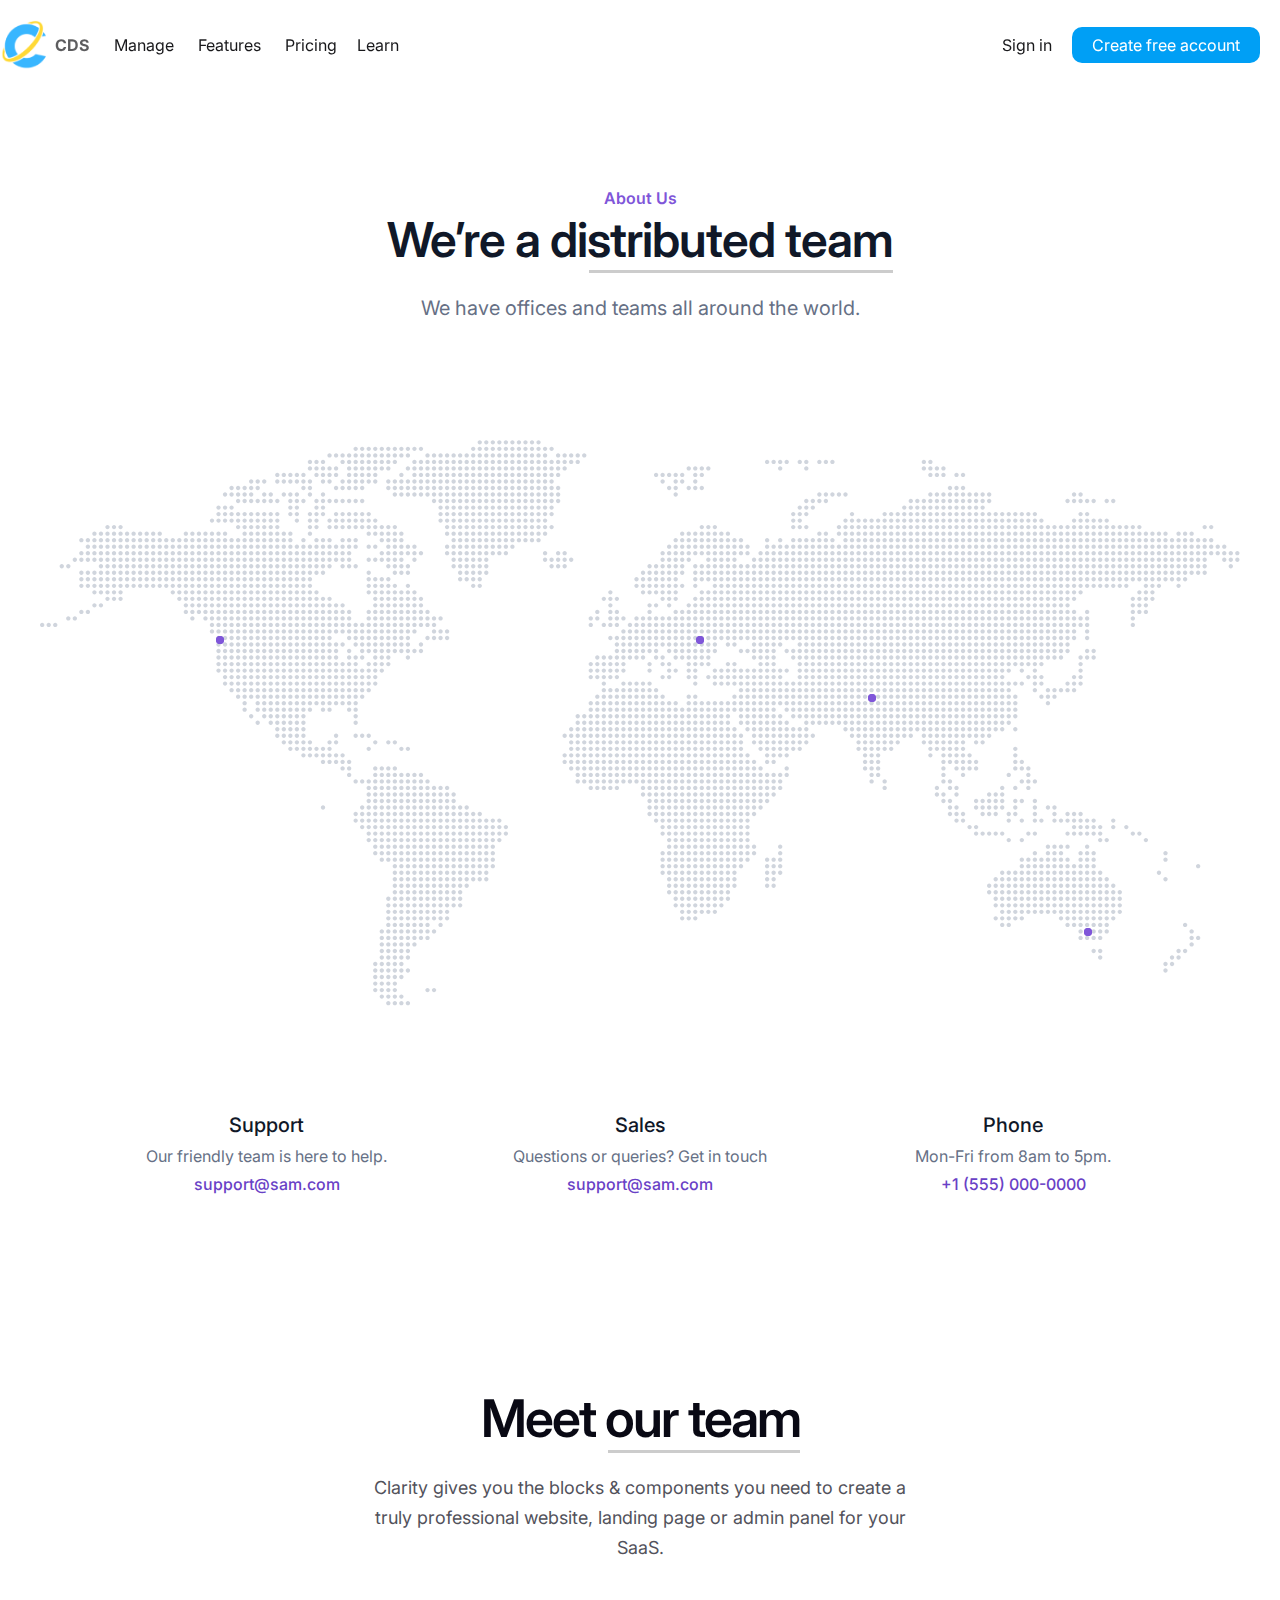
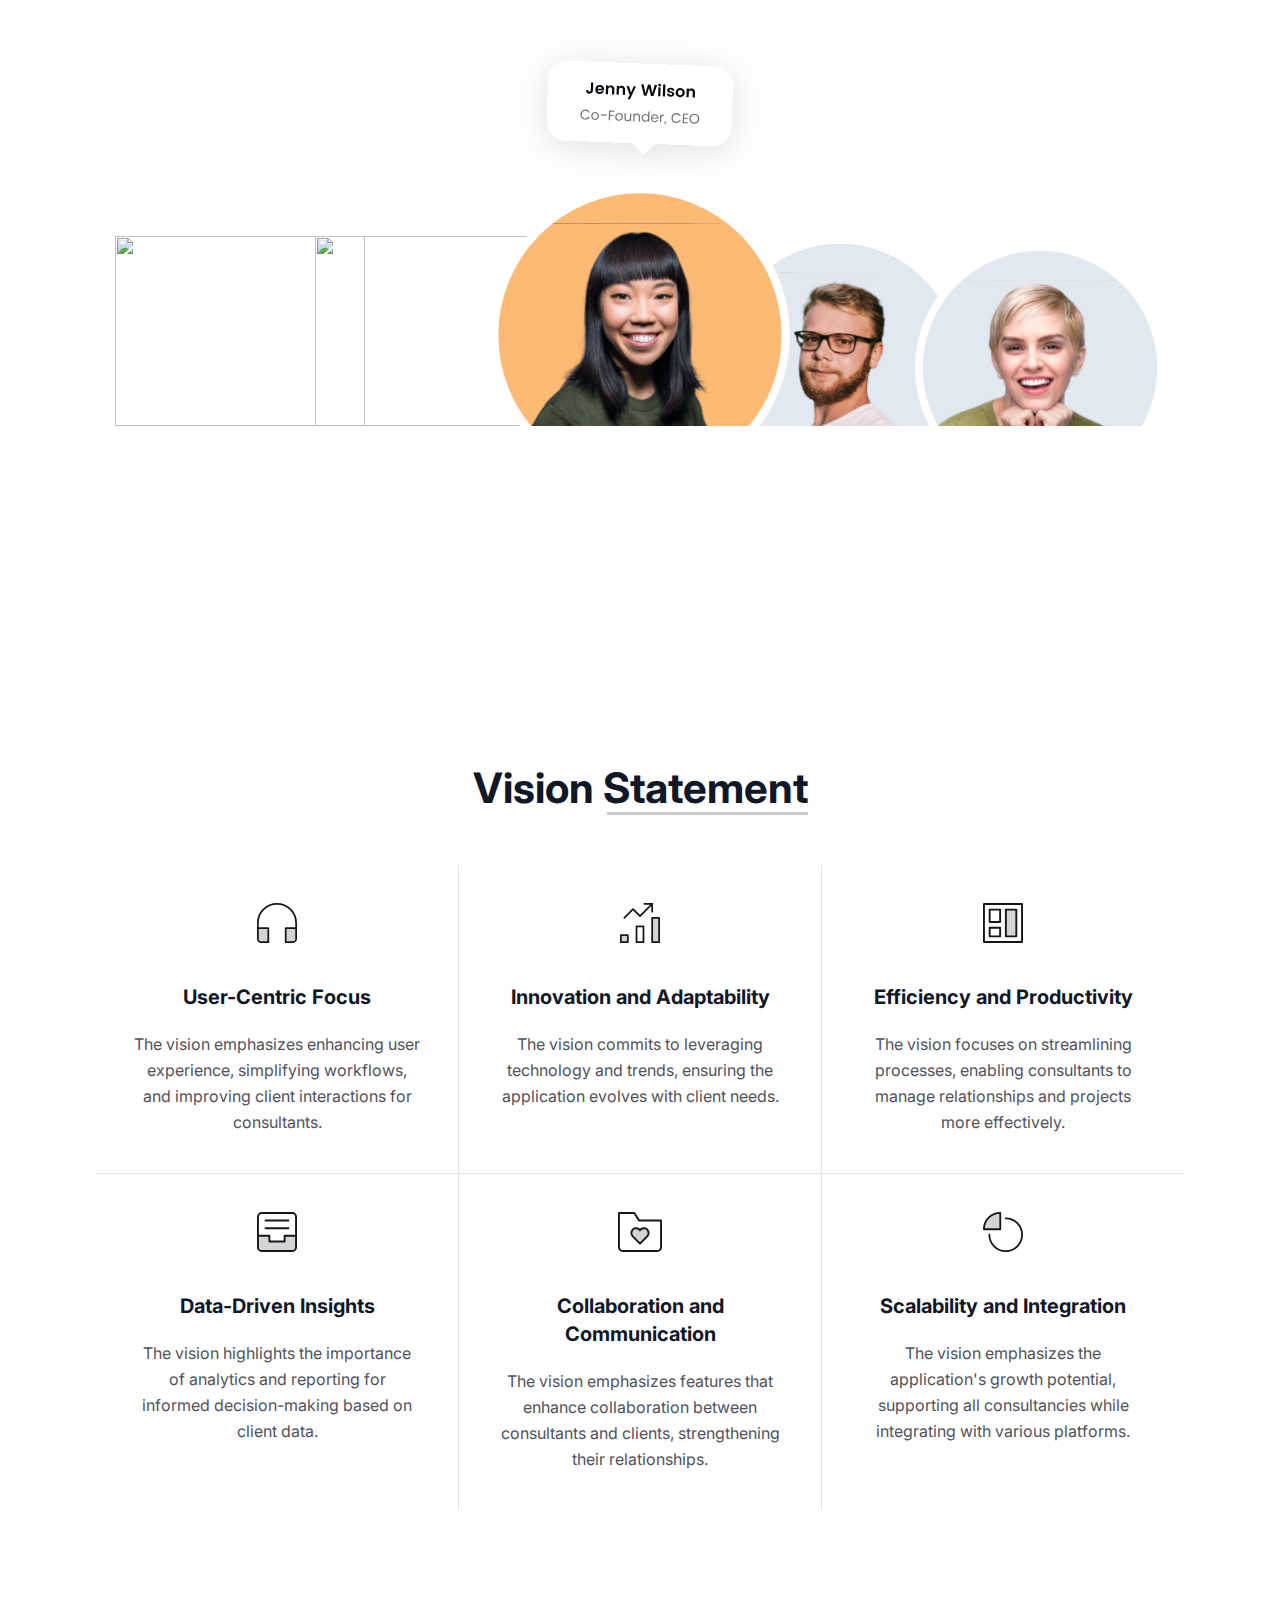
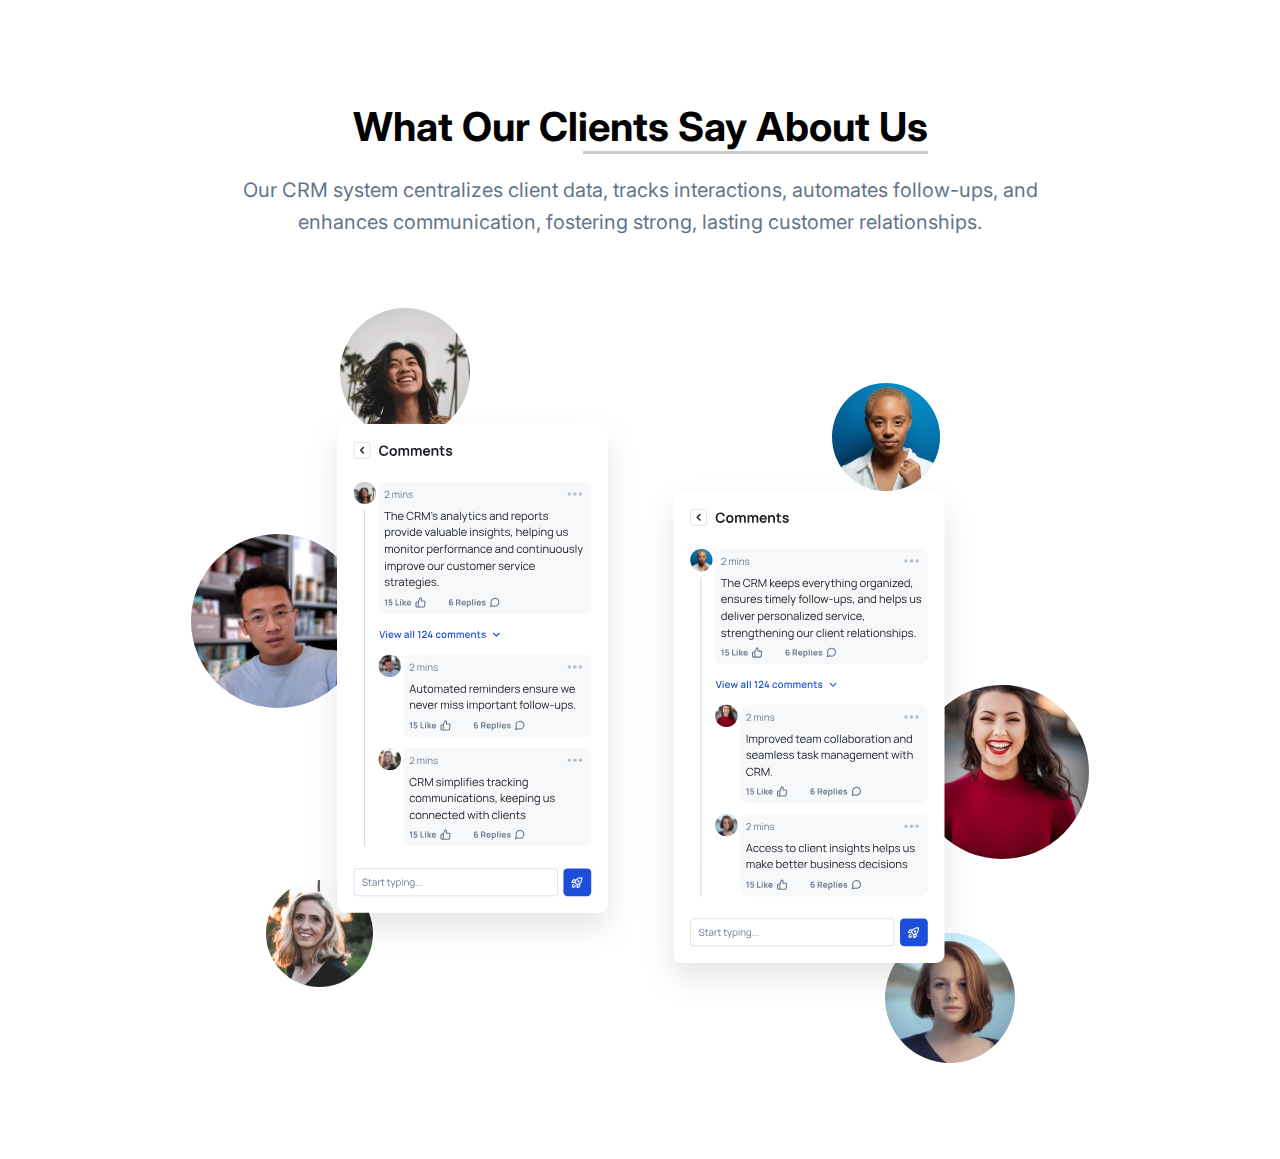
==== aboutus.html @ 93163fc8 "about us page completed" ====
<!DOCTYPE html>
<html lang="en">

<head>
    <meta charset="UTF-8" />
    <meta name="viewport" content="width=device-width, initial-scale=1.0" />
    <link rel="stylesheet" href="./css/style.css" />
    <link rel="stylesheet" href="./css/aboutus.css" />
    <!-- Font Awesome -->
    <link rel="stylesheet" href="https://cdnjs.cloudflare.com/ajax/libs/font-awesome/6.5.2/css/all.min.css"
        integrity="sha512-SnH5WK+bZxgPHs44uWIX+LLJAJ9/2PkPKZ5QiAj6Ta86w+fsb2TkcmfRyVX3pBnMFcV7oQPJkl9QevSCWr3W6A=="
        crossorigin="anonymous" referrerpolicy="no-referrer" />

    <!-- AOS stylesheet -->
    <link rel="stylesheet" href="https://unpkg.com/aos@next/dist/aos.css" />

    <!-- Include jQuery -->
    <script src="https://code.jquery.com/jquery-3.6.0.min.js"></script>

    <!-- Link Swiper's CSS -->
    <link rel="stylesheet" href="https://unpkg.com/swiper@6.4.8/swiper-bundle.min.css" />
    <script src="https://cdn.jsdelivr.net/npm/swiper@11/swiper-element-bundle.min.js"></script>

    <!-- <link rel="stylesheet" href="https://unpkg.com/swiper/swiper-bundle.min.css" />
  <script src="https://unpkg.com/swiper/swiper-bundle.min.js"></script> -->


    <!-- owl caurosel -->
    <link rel="stylesheet" href="https://cdnjs.cloudflare.com/ajax/libs/OwlCarousel2/2.3.4/assets/owl.carousel.min.css">
    <link rel="stylesheet"
        href="https://cdnjs.cloudflare.com/ajax/libs/OwlCarousel2/2.3.4/assets/owl.theme.default.min.css">

    <script src="https://cdnjs.cloudflare.com/ajax/libs/jquery/3.3.1/jquery.min.js"></script>
    <script src="https://cdnjs.cloudflare.com/ajax/libs/OwlCarousel2/2.3.4/owl.carousel.min.js"></script>

    <title>CodeDot</title>
</head>

<body>
    <!-- header section starts here -->
    <div>
        <header data-aos="fade-down" data-aos-duration="1000" data-aos-easing="ease-in-out">
            <div class="header-left">
                <a style="padding-right: 10px; display: flex; 
        align-items: center; gap: 5px;" class="site_logo" href="/">
                    <img src="./assets/logo.png" alt="Logo" />
                    <span style="
          color: rgba(24, 24, 27, 0.70);
          font-size: 16px;
          font-style: normal;
          font-weight: 700;">CDS</span>
                </a>
                <nav id="mobile-menu">
                    <!-- Manage Dropdown -->
                    <div class="dropdown">
                        <button id="manageButton">
                            <span>Manage</span>
                            <i class="fa-solid fa-angle-up"></i>
                        </button>
                        <div id="manageDropdown" class="dropdown-content">
                            <h1 class="dropdown-menu-title">Manage</h1>
                            <div class="dropdown-menu-wrapper">
                                <div class="dropdown-menu">
                                    <!-- manage menu section left -->
                                    <div class="dropdown-menu-item">
                                        <div class="dropdown-item-relative">
                                            <a href="" class="dropdown-item">
                                                <div class="icon">
                                                    <img src="./assets/menuitemlogo7.png" alt="" />
                                                </div>
                                                <div>
                                                    <h1>Task Management</h1>
                                                    <p>This Will Help to Manage Your Task</p>
                                                    <img class="active-arrow" style="
                                position: absolute;
                                right: -6px;
                                top: 50%;
                                transform: translateY(-50%);
                                filter: drop-shadow(
                                  -1px 0px 2px rgba(0, 0, 0, 0.3)
                                );
                              " src="./assets/Polygon1.png" alt="" />
                                                </div>
                                            </a>

                                            <div class="dropdown-item-hover1">
                                                <div class="dropdown-item-hover-content">
                                                    <p>
                                                        11 Task Manager feature is a powerful tool
                                                        designed to streamline collaboration and enhance
                                                        productivity within your workspace. With this
                                                        feature, users can effortlessly assign tasks to
                                                        team members and various branches, fostering
                                                        seamless communication and efficient task
                                                        allocation.
                                                    </p>
                                                    <p>
                                                        use markdown elements to format the
                                                        text. For example, you can use headings to
                                                        organize the content into sections, use bullet
                                                        points to list the features of the Task Manager,
                                                        and use bolding to highlight important
                                                        information. You can also use code blocks to
                                                        display code snippets or other formatted content.
                                                        If you need further assistance with formatting,
                                                        please let me know.
                                                    </p>
                                                    <a style="color: #009ff5; padding: 6px 8px" class="readmore_btn"
                                                        href="">Read More</a>
                                                </div>
                                                <div class="dropdown-item-hover-cards">
                                                    <img class="card1" src="./assets/card.png" alt="" />
                                                    <img class="card2" src="./assets/card.png" alt="" />
                                                </div>
                                            </div>
                                        </div>
                                        <div class="dropdown-item-relative">
                                            <a href="" class="dropdown-item">
                                                <div class="icon">
                                                    <img src="./assets/menuitemlogo10.png" alt="" />
                                                </div>
                                                <div>
                                                    <h1>Agent Management</h1>
                                                    <p>This Will Help to Manage Your Task</p>
                                                    <img class="active-arrow" style="
                                position: absolute;
                                right: -6px;
                                top: 50%;
                                transform: translateY(-50%);
                                filter: drop-shadow(
                                  -1px 0px 2px rgba(0, 0, 0, 0.3)
                                );
                              " src="./assets/Polygon1.png" alt="" />
                                                </div>
                                            </a>
                                            <div class="dropdown-item-hover1">
                                                <div class="dropdown-item-hover-content">
                                                    <p>
                                                        22 Task Manager feature is a powerful tool
                                                        designed to streamline collaboration and enhance
                                                        productivity within your workspace. With this
                                                        feature, users can effortlessly assign tasks to
                                                        team members and various branches, fostering
                                                        seamless communication and efficient task
                                                        allocation.
                                                    </p>
                                                    <p>
                                                        use markdown elements to format the
                                                        text. For example, you can use headings to
                                                        organize the content into sections, use bullet
                                                        points to list the features of the Task Manager,
                                                        and use bolding to highlight important
                                                        information. You can also use code blocks to
                                                        display code snippets or other formatted content.
                                                        If you need further assistance with formatting,
                                                        please let me know.
                                                    </p>
                                                    <a style="color: #009ff5; padding: 6px 8px" class="readmore_btn"
                                                        href="">Read More</a>
                                                </div>
                                                <div class="dropdown-item-hover-cards">
                                                    <img class="card1" src="./assets/card.png" alt="" />
                                                    <img class="card2" src="./assets/card.png" alt="" />
                                                </div>
                                            </div>
                                        </div>
                                        <div class="dropdown-item-relative">
                                            <a href="" class="dropdown-item">
                                                <div class="icon">
                                                    <img src="./assets/menuitemlogo4.png" alt="" />
                                                </div>
                                                <div>
                                                    <h1>Role Management</h1>
                                                    <p>This Will Help to Manage Your Task</p>
                                                    <img class="active-arrow" style="
                                position: absolute;
                                right: -6px;
                                top: 50%;
                                transform: translateY(-50%);
                                filter: drop-shadow(
                                  -1px 0px 2px rgba(0, 0, 0, 0.3)
                                );
                              " src="./assets/Polygon1.png" alt="" />
                                                </div>
                                            </a>
                                            <div class="dropdown-item-hover1">
                                                <div class="dropdown-item-hover-content">
                                                    <p>
                                                        33 Task Manager feature is a powerful tool
                                                        designed to streamline collaboration and enhance
                                                        productivity within your workspace. With this
                                                        feature, users can effortlessly assign tasks to
                                                        team members and various branches, fostering
                                                        seamless communication and efficient task
                                                        allocation.
                                                    </p>
                                                    <p>
                                                        use markdown elements to format the
                                                        text. For example, you can use headings to
                                                        organize the content into sections, use bullet
                                                        points to list the features of the Task Manager,
                                                        and use bolding to highlight important
                                                        information. You can also use code blocks to
                                                        display code snippets or other formatted content.
                                                        If you need further assistance with formatting,
                                                        please let me know.
                                                    </p>
                                                    <a style="color: #009ff5; padding: 6px 8px" class="readmore_btn"
                                                        href="">Read More</a>
                                                </div>
                                                <div class="dropdown-item-hover-cards">
                                                    <img class="card1" src="./assets/card.png" alt="" />
                                                    <img class="card2" src="./assets/card.png" alt="" />
                                                </div>
                                            </div>
                                        </div>
                                        <div class="dropdown-item-relative">
                                            <a href="" class="dropdown-item">
                                                <div class="icon">
                                                    <img src="./assets/menuitemlogo5.png" alt="" />
                                                </div>
                                                <div>
                                                    <h1>Document Management</h1>
                                                    <p>This Will Help to Manage Your Task</p>
                                                    <img class="active-arrow" style="
                                position: absolute;
                                right: -6px;
                                top: 50%;
                                transform: translateY(-50%);
                                filter: drop-shadow(
                                  -1px 0px 2px rgba(0, 0, 0, 0.3)
                                );
                              " src="./assets/Polygon1.png" alt="" />
                                                </div>
                                            </a>
                                            <div class="dropdown-item-hover1">
                                                <div class="dropdown-item-hover-content">
                                                    <p>
                                                        44 Task Manager feature is a powerful tool
                                                        designed to streamline collaboration and enhance
                                                        productivity within your workspace. With this
                                                        feature, users can effortlessly assign tasks to
                                                        team members and various branches, fostering
                                                        seamless communication and efficient task
                                                        allocation.
                                                    </p>
                                                    <p>
                                                        use markdown elements to format the
                                                        text. For example, you can use headings to
                                                        organize the content into sections, use bullet
                                                        points to list the features of the Task Manager,
                                                        and use bolding to highlight important
                                                        information. You can also use code blocks to
                                                        display code snippets or other formatted content.
                                                        If you need further assistance with formatting,
                                                        please let me know.
                                                    </p>
                                                    <a style="color: #009ff5; padding: 6px 8px" class="readmore_btn"
                                                        href="">Read More</a>
                                                </div>
                                                <div class="dropdown-item-hover-cards">
                                                    <img class="card1" src="./assets/card.png" alt="" />
                                                    <img class="card2" src="./assets/card.png" alt="" />
                                                </div>
                                            </div>
                                        </div>
                                        <div class="dropdown-item-relative">
                                            <a href="" class="dropdown-item">
                                                <div class="icon">
                                                    <img src="./assets/menuitemlogo9.png" alt="" />
                                                </div>
                                                <div>
                                                    <h1>Application Management</h1>
                                                    <p>This Will Help to Manage Your Task</p>
                                                    <img class="active-arrow" style="
                                position: absolute;
                                right: -6px;
                                top: 50%;
                                transform: translateY(-50%);
                                filter: drop-shadow(
                                  -1px 0px 2px rgba(0, 0, 0, 0.3)
                                );
                              " src="./assets/Polygon1.png" alt="" />
                                                </div>
                                            </a>
                                            <div class="dropdown-item-hover1">
                                                <div class="dropdown-item-hover-content">
                                                    <p>
                                                        55 Task Manager feature is a powerful tool
                                                        designed to streamline collaboration and enhance
                                                        productivity within your workspace. With this
                                                        feature, users can effortlessly assign tasks to
                                                        team members and various branches, fostering
                                                        seamless communication and efficient task
                                                        allocation.
                                                    </p>
                                                    <p>
                                                        use markdown elements to format the
                                                        text. For example, you can use headings to
                                                        organize the content into sections, use bullet
                                                        points to list the features of the Task Manager,
                                                        and use bolding to highlight important
                                                        information. You can also use code blocks to
                                                        display code snippets or other formatted content.
                                                        If you need further assistance with formatting,
                                                        please let me know.
                                                    </p>
                                                    <a style="color: #009ff5; padding: 6px 8px" class="readmore_btn"
                                                        href="">Read More</a>
                                                </div>
                                                <div class="dropdown-item-hover-cards">
                                                    <img class="card1" src="./assets/card.png" alt="" />
                                                    <img class="card2" src="./assets/card.png" alt="" />
                                                </div>
                                            </div>
                                        </div>
                                    </div>

                                    <!-- manage menu section right -->
                                    <div class="dropdown-menu-item">
                                        <div class="dropdown-item-relative">
                                            <a href="" class="dropdown-item">
                                                <div class="icon">
                                                    <img src="./assets/menuitemlogo11.png" alt="" />
                                                </div>
                                                <div>
                                                    <h1>Progress Management</h1>
                                                    <p>This Will Help to Manage Your Task</p>
                                                    <img class="active-arrow" style="
                                position: absolute;
                                right: -6px;
                                top: 50%;
                                transform: translateY(-50%);
                                filter: drop-shadow(
                                  -1px 0px 2px rgba(0, 0, 0, 0.3)
                                );
                              " src="./assets/Polygon1.png" alt="" />
                                                </div>
                                            </a>

                                            <div class="dropdown-item-hover2">
                                                <div class="dropdown-item-hover-content">
                                                    <p>
                                                        11 Task Manager feature is a powerful tool
                                                        designed toation. To make the content look more
                                                        professional and on point, you can use markdown
                                                        elements to format the with formatting, please let
                                                        me know.
                                                    </p>
                                                    <a style="
                                color: #009ff5;
                                padding: 6px 8px;
                                margin-bottom: 10px;
                              " class="readmore_btn" href="">Read More</a>
                                                </div>
                                                <div class="dropdown-item-hover-cards">
                                                    <img class="card1" src="./assets/card.png" alt="" />
                                                    <img class="card2" src="./assets/card.png" alt="" />
                                                </div>
                                            </div>
                                        </div>
                                        <div class="dropdown-item-relative">
                                            <a href="" class="dropdown-item">
                                                <div class="icon">
                                                    <img src="./assets/menuitemlogo12.png" alt="" />
                                                </div>
                                                <div>
                                                    <h1>Client Record Management</h1>
                                                    <p>This Will Help to Manage Your Task</p>
                                                    <img class="active-arrow" style="
                                position: absolute;
                                right: -6px;
                                top: 50%;
                                transform: translateY(-50%);
                                filter: drop-shadow(
                                  -1px 0px 2px rgba(0, 0, 0, 0.3)
                                );
                              " src="./assets/Polygon1.png" alt="" />
                                                </div>
                                            </a>

                                            <div class="dropdown-item-hover2">
                                                <div class="dropdown-item-hover-content">
                                                    <p>
                                                        11 Task Manager feature is a powerful tool
                                                        designed to streamline collaborars and various
                                                        branches, fostering seamless communication and
                                                        efficient task allocation. One standout capability
                                                        is the ability to tag clients to also facilitates
                                                        transparent communication regarding project
                                                        progress and outcomes.
                                                    </p>
                                                    <a style="
                                color: #009ff5;
                                padding: 6px 8px;
                                margin-bottom: 10px;
                              " class="readmore_btn" href="">Read More</a>
                                                </div>
                                                <div class="dropdown-item-hover-cards">
                                                    <img class="card1" src="./assets/card.png" alt="" />
                                                    <img class="card2" src="./assets/card.png" alt="" />
                                                </div>
                                            </div>
                                        </div>
                                        <div class="dropdown-item-relative">
                                            <a href="" class="dropdown-item">
                                                <div class="icon">
                                                    <img src="./assets/menuitemlogo7.png" alt="" />
                                                </div>
                                                <div>
                                                    <h1>Advance Reporting</h1>
                                                    <p>This Will Help to Manage Your Task</p>
                                                    <img class="active-arrow" style="
                                position: absolute;
                                right: -6px;
                                top: 50%;
                                transform: translateY(-50%);
                                filter: drop-shadow(
                                  -1px 0px 2px rgba(0, 0, 0, 0.3)
                                );
                              " src="./assets/Polygon1.png" alt="" />
                                                </div>
                                            </a>

                                            <div class="dropdown-item-hover2">
                                                <div class="dropdown-item-hover-content">
                                                    <p>
                                                        11 Task Manager feature is a powerful tool
                                                        designed to streamline collaboration and enhance
                                                        productivity within your workspace.standout
                                                        capability is the ability to tag clients to
                                                        specific tasks, providing a clear link between ass
                                                    </p>
                                                    <a style="
                                color: #009ff5;
                                padding: 6px 8px;
                                margin-bottom: 10px;
                              " class="readmore_btn" href="">Read More</a>
                                                </div>
                                                <div class="dropdown-item-hover-cards">
                                                    <img class="card1" src="./assets/card.png" alt="" />
                                                    <img class="card2" src="./assets/card.png" alt="" />
                                                </div>
                                            </div>
                                        </div>
                                    </div>
                                </div>

                                <div class="dropdown-image">
                                    <div>
                                        <img src="./assets//image 4.png" alt="" />
                                        <h1>What we offer</h1>
                                        <ul>
                                            <li>
                                                <svg xmlns="http://www.w3.org/2000/svg" width="18" height="18"
                                                    viewBox="0 0 18 18" fill="none">
                                                    <path
                                                        d="M9 1.5C4.8675 1.5 1.5 4.8675 1.5 9C1.5 13.1325 4.8675 16.5 9 16.5C13.1325 16.5 16.5 13.1325 16.5 9C16.5 4.8675 13.1325 1.5 9 1.5ZM12.585 7.275L8.3325 11.5275C8.2275 11.6325 8.085 11.6925 7.935 11.6925C7.785 11.6925 7.6425 11.6325 7.5375 11.5275L5.415 9.405C5.1975 9.1875 5.1975 8.8275 5.415 8.61C5.6325 8.3925 5.9925 8.3925 6.21 8.61L7.935 10.335L11.79 6.48C12.0075 6.2625 12.3675 6.2625 12.585 6.48C12.8025 6.6975 12.8025 7.05 12.585 7.275Z"
                                                        fill="#15B097" />
                                                </svg>
                                                <p>Education Counselors</p>
                                            </li>
                                            <li>
                                                <svg xmlns="http://www.w3.org/2000/svg" width="18" height="18"
                                                    viewBox="0 0 18 18" fill="none">
                                                    <path
                                                        d="M9 1.5C4.8675 1.5 1.5 4.8675 1.5 9C1.5 13.1325 4.8675 16.5 9 16.5C13.1325 16.5 16.5 13.1325 16.5 9C16.5 4.8675 13.1325 1.5 9 1.5ZM12.585 7.275L8.3325 11.5275C8.2275 11.6325 8.085 11.6925 7.935 11.6925C7.785 11.6925 7.6425 11.6325 7.5375 11.5275L5.415 9.405C5.1975 9.1875 5.1975 8.8275 5.415 8.61C5.6325 8.3925 5.9925 8.3925 6.21 8.61L7.935 10.335L11.79 6.48C12.0075 6.2625 12.3675 6.2625 12.585 6.48C12.8025 6.6975 12.8025 7.05 12.585 7.275Z"
                                                        fill="#15B097" />
                                                </svg>
                                                <p>Education and Migration agency</p>
                                            </li>
                                            <li>
                                                <svg xmlns="http://www.w3.org/2000/svg" width="18" height="18"
                                                    viewBox="0 0 18 18" fill="none">
                                                    <path
                                                        d="M9 1.5C4.8675 1.5 1.5 4.8675 1.5 9C1.5 13.1325 4.8675 16.5 9 16.5C13.1325 16.5 16.5 13.1325 16.5 9C16.5 4.8675 13.1325 1.5 9 1.5ZM12.585 7.275L8.3325 11.5275C8.2275 11.6325 8.085 11.6925 7.935 11.6925C7.785 11.6925 7.6425 11.6325 7.5375 11.5275L5.415 9.405C5.1975 9.1875 5.1975 8.8275 5.415 8.61C5.6325 8.3925 5.9925 8.3925 6.21 8.61L7.935 10.335L11.79 6.48C12.0075 6.2625 12.3675 6.2625 12.585 6.48C12.8025 6.6975 12.8025 7.05 12.585 7.275Z"
                                                        fill="#15B097" />
                                                </svg>
                                                <p>Business Growth</p>
                                            </li>
                                            <li>
                                                <svg xmlns="http://www.w3.org/2000/svg" width="18" height="18"
                                                    viewBox="0 0 18 18" fill="none">
                                                    <path
                                                        d="M9 1.5C4.8675 1.5 1.5 4.8675 1.5 9C1.5 13.1325 4.8675 16.5 9 16.5C13.1325 16.5 16.5 13.1325 16.5 9C16.5 4.8675 13.1325 1.5 9 1.5ZM12.585 7.275L8.3325 11.5275C8.2275 11.6325 8.085 11.6925 7.935 11.6925C7.785 11.6925 7.6425 11.6325 7.5375 11.5275L5.415 9.405C5.1975 9.1875 5.1975 8.8275 5.415 8.61C5.6325 8.3925 5.9925 8.3925 6.21 8.61L7.935 10.335L11.79 6.48C12.0075 6.2625 12.3675 6.2625 12.585 6.48C12.8025 6.6975 12.8025 7.05 12.585 7.275Z"
                                                        fill="#15B097" />
                                                </svg>
                                                <p>Boosting Productivity</p>
                                            </li>
                                            <li>
                                                <svg xmlns="http://www.w3.org/2000/svg" width="18" height="18"
                                                    viewBox="0 0 18 18" fill="none">
                                                    <path
                                                        d="M9 1.5C4.8675 1.5 1.5 4.8675 1.5 9C1.5 13.1325 4.8675 16.5 9 16.5C13.1325 16.5 16.5 13.1325 16.5 9C16.5 4.8675 13.1325 1.5 9 1.5ZM12.585 7.275L8.3325 11.5275C8.2275 11.6325 8.085 11.6925 7.935 11.6925C7.785 11.6925 7.6425 11.6325 7.5375 11.5275L5.415 9.405C5.1975 9.1875 5.1975 8.8275 5.415 8.61C5.6325 8.3925 5.9925 8.3925 6.21 8.61L7.935 10.335L11.79 6.48C12.0075 6.2625 12.3675 6.2625 12.585 6.48C12.8025 6.6975 12.8025 7.05 12.585 7.275Z"
                                                        fill="#15B097" />
                                                </svg>
                                                <p>Streamlined Workflow</p>
                                            </li>
                                            <li>
                                                <svg xmlns="http://www.w3.org/2000/svg" width="18" height="18"
                                                    viewBox="0 0 18 18" fill="none">
                                                    <path
                                                        d="M9 1.5C4.8675 1.5 1.5 4.8675 1.5 9C1.5 13.1325 4.8675 16.5 9 16.5C13.1325 16.5 16.5 13.1325 16.5 9C16.5 4.8675 13.1325 1.5 9 1.5ZM12.585 7.275L8.3325 11.5275C8.2275 11.6325 8.085 11.6925 7.935 11.6925C7.785 11.6925 7.6425 11.6325 7.5375 11.5275L5.415 9.405C5.1975 9.1875 5.1975 8.8275 5.415 8.61C5.6325 8.3925 5.9925 8.3925 6.21 8.61L7.935 10.335L11.79 6.48C12.0075 6.2625 12.3675 6.2625 12.585 6.48C12.8025 6.6975 12.8025 7.05 12.585 7.275Z"
                                                        fill="#15B097" />
                                                </svg>
                                                <p>Agencies</p>
                                            </li>
                                        </ul>
                                        <a class="enjoy-our-free-trial" href="">Enjoy our free Trial</a>
                                    </div>
                                </div>
                            </div>
                        </div>
                    </div>

                    <!-- Features Dropdown -->
                    <div class="dropdown">
                        <button id="featuresButton">
                            <span>Features</span>
                            <i class="fa-solid fa-angle-up"></i>
                        </button>
                        <div id="featuresDropdown" class="dropdown-content">
                            <h1 class="dropdown-menu-title">Features</h1>
                            <div class="dropdown-menu-wrapper">
                                <div class="dropdown-menu">
                                    <!-- feature menu section left -->
                                    <div class="dropdown-menu-item">
                                        <div class="dropdown-item-relative">
                                            <a href="" class="dropdown-item">
                                                <div class="icon">
                                                    <img src="./assets/menuitemlogo1.png" alt="" />
                                                </div>
                                                <div>
                                                    <h1>Collaboration</h1>
                                                    <p>This Will Help to Manage Your Task</p>
                                                    <img class="active-arrow" style="
                                position: absolute;
                                right: -6px;
                                top: 50%;
                                transform: translateY(-50%);
                                filter: drop-shadow(
                                  -1px 0px 2px rgba(0, 0, 0, 0.3)
                                );
                              " src="./assets/Polygon1.png" alt="" />
                                                </div>
                                            </a>

                                            <div class="dropdown-item-hover1">
                                                <div class="dropdown-item-hover-content">
                                                    <p>
                                                        11 Task Manager feature is a powerful tool
                                                        designed to streamline collaboration and enhance
                                                        productivity within your workspace. With this
                                                        feature, users can effortlessly assign tasks to
                                                        team members and various branches, fostering
                                                        seamless communication and efficient task
                                                        allocation.
                                                    </p>
                                                    <p>
                                                        use markdown elements to format the
                                                        text. For example, you can use headings to
                                                        organize the content into sections, use bullet
                                                        points to list the features of the Task Manager,
                                                        and use bolding to highlight important
                                                        information. You can also use code blocks to
                                                        display code snippets or other formatted content.
                                                        If you need further assistance with formatting,
                                                        please let me know.
                                                    </p>
                                                    <a style="color: #009ff5; padding: 6px 8px" class="readmore_btn"
                                                        href="">Read More</a>
                                                </div>
                                                <div class="dropdown-item-hover-cards">
                                                    <img class="card1" src="./assets/card.png" alt="" />
                                                    <img class="card2" src="./assets/card.png" alt="" />
                                                </div>
                                            </div>
                                        </div>
                                        <div class="dropdown-item-relative">
                                            <a href="" class="dropdown-item">
                                                <div class="icon">
                                                    <img src="./assets/menuitemlogo2.png" alt="" />
                                                </div>
                                                <div>
                                                    <h1>Sales Forecast</h1>
                                                    <p>This Will Help to Manage Your Task</p>
                                                    <img class="active-arrow" style="
                                position: absolute;
                                right: -6px;
                                top: 50%;
                                transform: translateY(-50%);
                                filter: drop-shadow(
                                  -1px 0px 2px rgba(0, 0, 0, 0.3)
                                );
                              " src="./assets/Polygon1.png" alt="" />
                                                </div>
                                            </a>
                                            <div class="dropdown-item-hover1">
                                                <div class="dropdown-item-hover-content">
                                                    <p>
                                                        22 Task Manager feature is a powerful tool
                                                        designed to streamline collaboration and enhance
                                                        productivity within your workspace. With this
                                                        feature, users can effortlessly assign tasks to
                                                        team members and various branches, fostering
                                                        seamless communication and efficient task
                                                        allocation.
                                                    </p>
                                                    <p>
                                                        use markdown elements to format the
                                                        text. For example, you can use headings to
                                                        organize the content into sections, use bullet
                                                        points to list the features of the Task Manager,
                                                        and use bolding to highlight important
                                                        information. You can also use code blocks to
                                                        display code snippets or other formatted content.
                                                        If you need further assistance with formatting,
                                                        please let me know.
                                                    </p>
                                                    <a style="color: #009ff5; padding: 6px 8px" class="readmore_btn"
                                                        href="">Read More</a>
                                                </div>
                                                <div class="dropdown-item-hover-cards">
                                                    <img class="card1" src="./assets/card.png" alt="" />
                                                    <img class="card2" src="./assets/card.png" alt="" />
                                                </div>
                                            </div>
                                        </div>
                                        <div class="dropdown-item-relative">
                                            <a href="" class="dropdown-item">
                                                <div class="icon">
                                                    <img src="./assets/menuitemlogo3.png" alt="" />
                                                </div>
                                                <div>
                                                    <h1>Reporting</h1>
                                                    <p>This Will Help to Manage Your Task</p>
                                                    <img class="active-arrow" style="
                                position: absolute;
                                right: -6px;
                                top: 50%;
                                transform: translateY(-50%);
                                filter: drop-shadow(
                                  -1px 0px 2px rgba(0, 0, 0, 0.3)
                                );
                              " src="./assets/Polygon1.png" alt="" />
                                                </div>
                                            </a>
                                            <div class="dropdown-item-hover1">
                                                <div class="dropdown-item-hover-content">
                                                    <p>
                                                        33 Task Manager feature is a powerful tool
                                                        designed to streamline collaboration and enhance
                                                        productivity within your workspace. With this
                                                        feature, users can effortlessly assign tasks to
                                                        team members and various branches, fostering
                                                        seamless communication and efficient task
                                                        allocation.
                                                    </p>
                                                    <p>
                                                        use markdown elements to format the
                                                        text. For example, you can use headings to
                                                        organize the content into sections, use bullet
                                                        points to list the features of the Task Manager,
                                                        and use bolding to highlight important
                                                        information. You can also use code blocks to
                                                        display code snippets or other formatted content.
                                                        If you need further assistance with formatting,
                                                        please let me know.
                                                    </p>
                                                    <a style="color: #009ff5; padding: 6px 8px" class="readmore_btn"
                                                        href="">Read More</a>
                                                </div>
                                                <div class="dropdown-item-hover-cards">
                                                    <img class="card1" src="./assets/card.png" alt="" />
                                                    <img class="card2" src="./assets/card.png" alt="" />
                                                </div>
                                            </div>
                                        </div>
                                        <div class="dropdown-item-relative">
                                            <a href="" class="dropdown-item">
                                                <div class="icon">
                                                    <img src="./assets/menuitemlogo4.png" alt="" />
                                                </div>
                                                <div>
                                                    <h1>Invoice</h1>
                                                    <p>This Will Help to Manage Your Task</p>
                                                    <img class="active-arrow" style="
                                position: absolute;
                                right: -6px;
                                top: 50%;
                                transform: translateY(-50%);
                                filter: drop-shadow(
                                  -1px 0px 2px rgba(0, 0, 0, 0.3)
                                );
                              " src="./assets/Polygon1.png" alt="" />
                                                </div>
                                            </a>
                                            <div class="dropdown-item-hover1">
                                                <div class="dropdown-item-hover-content">
                                                    <p>
                                                        44 Task Manager feature is a powerful tool
                                                        designed to streamline collaboration and enhance
                                                        productivity within your workspace. With this
                                                        feature, users can effortlessly assign tasks to
                                                        team members and various branches, fostering
                                                        seamless communication and efficient task
                                                        allocation.
                                                    </p>
                                                    <p>
                                                        use markdown elements to format the
                                                        text. For example, you can use headings to
                                                        organize the content into sections, use bullet
                                                        points to list the features of the Task Manager,
                                                        and use bolding to highlight important
                                                        information. You can also use code blocks to
                                                        display code snippets or other formatted content.
                                                        If you need further assistance with formatting,
                                                        please let me know.
                                                    </p>
                                                    <a style="color: #009ff5; padding: 6px 8px" class="readmore_btn"
                                                        href="">Read More</a>
                                                </div>
                                                <div class="dropdown-item-hover-cards">
                                                    <img class="card1" src="./assets/card.png" alt="" />
                                                    <img class="card2" src="./assets/card.png" alt="" />
                                                </div>
                                            </div>
                                        </div>
                                        <div class="dropdown-item-relative">
                                            <a href="" class="dropdown-item">
                                                <div class="icon">
                                                    <img src="./assets/menuitemlogo5.png" alt="" />
                                                </div>
                                                <div>
                                                    <h1>Payment Schedule</h1>
                                                    <p>This Will Help to Manage Your Task</p>
                                                    <img class="active-arrow" style="
                                position: absolute;
                                right: -6px;
                                top: 50%;
                                transform: translateY(-50%);
                                filter: drop-shadow(
                                  -1px 0px 2px rgba(0, 0, 0, 0.3)
                                );
                              " src="./assets/Polygon1.png" alt="" />
                                                </div>
                                            </a>
                                            <div class="dropdown-item-hover1">
                                                <div class="dropdown-item-hover-content">
                                                    <p>
                                                        55 Task Manager feature is a powerful tool
                                                        designed to streamline collaboration and enhance
                                                        productivity within your workspace. With this
                                                        feature, users can effortlessly assign tasks to
                                                        team members and various branches, fostering
                                                        seamless communication and efficient task
                                                        allocation.
                                                    </p>
                                                    <p>
                                                        use markdown elements to format the
                                                        text. For example, you can use headings to
                                                        organize the content into sections, use bullet
                                                        points to list the features of the Task Manager,
                                                        and use bolding to highlight important
                                                        information. You can also use code blocks to
                                                        display code snippets or other formatted content.
                                                        If you need further assistance with formatting,
                                                        please let me know.
                                                    </p>
                                                    <a style="color: #009ff5; padding: 6px 8px" class="readmore_btn"
                                                        href="">Read More</a>
                                                </div>
                                                <div class="dropdown-item-hover-cards">
                                                    <img class="card1" src="./assets/card.png" alt="" />
                                                    <img class="card2" src="./assets/card.png" alt="" />
                                                </div>
                                            </div>
                                        </div>
                                    </div>

                                    <!-- manage menu section right -->
                                    <div class="dropdown-menu-item">
                                        <div class="dropdown-item-relative">
                                            <a href="" class="dropdown-item">
                                                <div class="icon">
                                                    <img src="./assets/menuitemlogo6.png" alt="" />
                                                </div>
                                                <div>
                                                    <h1>Email System</h1>
                                                    <p>This Will Help to Manage Your Task</p>
                                                    <img class="active-arrow" style="
                                position: absolute;
                                right: -6px;
                                top: 50%;
                                transform: translateY(-50%);
                                filter: drop-shadow(
                                  -1px 0px 2px rgba(0, 0, 0, 0.3)
                                );
                              " src="./assets/Polygon1.png" alt="" />
                                                </div>
                                            </a>

                                            <div style="left: 670px" class="dropdown-item-hover2">
                                                <div class="dropdown-item-hover-content">
                                                    <p>
                                                        use markdown elements to format the
                                                        with formatting, please let me know.
                                                    </p>
                                                    <a style="
                                color: #009ff5;
                                padding: 6px 8px;
                                margin-bottom: 10px;
                              " class="readmore_btn" href="">Read More</a>
                                                </div>
                                                <div class="dropdown-item-hover-cards">
                                                    <img class="card1" src="./assets/card.png" alt="" />
                                                    <img class="card2" src="./assets/card.png" alt="" />
                                                </div>
                                            </div>
                                        </div>
                                        <div class="dropdown-item-relative">
                                            <a href="" class="dropdown-item">
                                                <div class="icon">
                                                    <img src="./assets/menuitemlogo7.png" alt="" />
                                                </div>
                                                <div>
                                                    <h1>Document Checklist</h1>
                                                    <p>This Will Help to Manage Your Task</p>
                                                    <img class="active-arrow" style="
                                position: absolute;
                                right: -6px;
                                top: 50%;
                                transform: translateY(-50%);
                                filter: drop-shadow(
                                  -1px 0px 2px rgba(0, 0, 0, 0.3)
                                );
                              " src="./assets/Polygon1.png" alt="" />
                                                </div>
                                            </a>

                                            <div style="left: 673px" class="dropdown-item-hover2">
                                                <div class="dropdown-item-hover-content">
                                                    <p>
                                                        11 Task Manager feature is a powerful tool
                                                        designed to streamline collaborars and various
                                                        branches, fostering seamless communication and
                                                        efficient task allocastandout capability is the
                                                        ability to tag clientsation regarding project
                                                        progress and outcomes.
                                                    </p>
                                                    <a style="
                                color: #009ff5;
                                padding: 6px 8px;
                                margin-bottom: 10px;
                              " class="readmore_btn" href="">Read More</a>
                                                </div>
                                                <div class="dropdown-item-hover-cards">
                                                    <img class="card1" src="./assets/card.png" alt="" />
                                                    <img class="card2" src="./assets/card.png" alt="" />
                                                </div>
                                            </div>
                                        </div>
                                        <div class="dropdown-item-relative">
                                            <a href="" class="dropdown-item">
                                                <div class="icon">
                                                    <img src="./assets/menuitemlogo7.png" alt="" />
                                                </div>
                                                <div>
                                                    <h1>Advance Reporting</h1>
                                                    <p>This Will Help to Manage Your Task</p>
                                                    <img class="active-arrow" style="
                                position: absolute;
                                right: -6px;
                                top: 50%;
                                transform: translateY(-50%);
                                filter: drop-shadow(
                                  -1px 0px 2px rgba(0, 0, 0, 0.3)
                                );
                              " src="./assets/Polygon1.png" alt="" />
                                                </div>
                                            </a>

                                            <div style="left: 673px" class="dropdown-item-hover2">
                                                <div class="dropdown-item-hover-content">
                                                    <p>
                                                        11 Task Manager feature is a powerful tool
                                                        designed to streamline collaboration and enhance
                                                        productivity standout capability is the ability to
                                                        tag clients to specific tasks, providing a clear
                                                        link between ass
                                                    </p>
                                                    <a style="
                                color: #009ff5;
                                padding: 6px 8px;
                                margin-bottom: 10px;
                              " class="readmore_btn" href="">Read More</a>
                                                </div>
                                                <div class="dropdown-item-hover-cards">
                                                    <img class="card1" src="./assets/card.png" alt="" />
                                                    <img class="card2" src="./assets/card.png" alt="" />
                                                </div>
                                            </div>
                                        </div>
                                    </div>
                                </div>
                                <div>
                                    <div class="dropdown-image-feature">
                                        <img src="./assets/image 4-1.png" alt="" />
                                        <div>
                                            <h5>
                                                See What CRM Service can do for your Support teams See
                                                What CRM Service can do for your Support teams
                                            </h5>
                                        </div>
                                    </div>
                                </div>

                                <div class="try-crm-for-free">
                                    <h1>Try CRM for Free</h1>
                                    <a class="enjoy-our-free-trial" href="">Enjoy our free Trial</a>
                                </div>
                            </div>
                        </div>
                    </div>

                    <a href="">Pricing</a>
                    <a href="">Learn</a>
                    <a class="desktop-hidden" href="">Sign in</a>
                    <a class="desktop-hidden" href="">Create free account</a>
                </nav>
            </div>
            <div class="header-right">
                <a href="">Sign in</a>
                <a href="">Create free account</a>
            </div>
            <div id="hamburger" class="hamburger">
                <i class="fa-solid fa-bars"></i>
            </div>
        </header>
    </div>

    <section class="about-us-hero">
        <div class="about-us-content">
            <h5>About Us</h5>
            <h1>We’re a distributed team</h1>
            <p>We have offices and teams all around the world.</p>
        </div>
    </section>

    <section class="about-us-map">
        <img class="map-img" src="./assets/map.svg" alt="">

        <div class="pin australia">
            <span>
                <svg xmlns="http://www.w3.org/2000/svg" width="20" height="20" viewBox="0 0 20 20" fill="none">
                    <g clip-path="url(#clip0_586_6066)">
                        <path
                            d="M20 10C20 15.5228 15.5228 20 10 20C4.47719 20 0 15.5228 0 10C0 10.0023 10 0.00113281 10 0C15.5228 0 20 4.47719 20 10Z"
                            fill="#0052B4" />
                        <path
                            d="M9.97656 10.0004H10.0034C10.0034 9.99136 10.0034 9.98267 10.0034 9.97363C9.99445 9.98259 9.98553 9.99152 9.97656 10.0004Z"
                            fill="#F0F0F0" />
                        <path
                            d="M9.99999 5.21836C9.99999 3.45879 9.99999 2.30578 9.99999 0.000976562H9.99831C4.47625 0.001875 0 4.47863 0 10.0009H5.21738V7.06297L8.15535 10.0009H9.97328C9.98222 9.99203 9.99113 9.98312 10 9.97418C10 9.30047 10 8.69934 10 8.15637L7.06203 5.21836H9.99999Z"
                            fill="#F0F0F0" />
                        <path
                            d="M5.05953 1.30469C3.49551 2.19527 2.19527 3.49551 1.30469 5.05953V10.0004H3.9134V3.91344V3.9134H10.0004C10.0004 3.09063 10.0004 2.3068 10.0004 1.30469H5.05953Z"
                            fill="#D80027" />
                        <path
                            d="M10.0013 8.77061L6.44848 5.21779H5.21875C5.21875 5.21775 5.21875 5.21779 5.21875 5.21779L10.0013 10.0003H10.0013C10.0013 10.0003 10.0013 9.15248 10.0013 8.77061Z"
                            fill="#D80027" />
                        <path
                            d="M6.03449 11.7383L6.58332 12.8859L7.82266 12.5994L7.26766 13.744L8.2643 14.5344L7.0234 14.8141L7.02688 16.0861L6.03449 15.2903L5.04215 16.0861L5.04563 14.8141L3.80469 14.5344L4.80137 13.744L4.24629 12.5994L5.4857 12.8859L6.03449 11.7383Z"
                            fill="#F0F0F0" />
                        <path
                            d="M14.9743 13.9121L15.2487 14.4859L15.8684 14.3427L15.5908 14.915L16.0892 15.3102L15.4687 15.45L15.4704 16.086L14.9743 15.6881L14.4781 16.086L14.4798 15.45L13.8594 15.3102L14.3577 14.915L14.0802 14.3427L14.6998 14.4859L14.9743 13.9121Z"
                            fill="#F0F0F0" />
                        <path
                            d="M12.4196 7.82617L12.694 8.4L13.3137 8.25672L13.0362 8.82902L13.5345 9.22422L12.9141 9.36406L12.9157 10.0001L12.4196 9.60215L11.9234 10.0001L11.9251 9.36406L11.3047 9.22422L11.803 8.82902L11.5255 8.25672L12.1452 8.4L12.4196 7.82617Z"
                            fill="#F0F0F0" />
                        <path
                            d="M14.9743 4.34766L15.2487 4.92149L15.8684 4.77824L15.5909 5.35055L16.0891 5.7457L15.4687 5.88559L15.4704 6.5216L14.9743 6.12367L14.4781 6.5216L14.4798 5.88559L13.8594 5.7457L14.3577 5.35055L14.0802 4.77824L14.6998 4.92149L14.9743 4.34766Z"
                            fill="#F0F0F0" />
                        <path
                            d="M17.2087 6.95605L17.483 7.52988L18.1027 7.3866L17.8252 7.95891L18.3236 8.3541L17.7031 8.49398L17.7048 9.12996L17.2087 8.73207L16.7125 9.12996L16.7142 8.49398L16.0938 8.3541L16.5921 7.95891L16.3146 7.3866L16.9342 7.52988L17.2087 6.95605Z"
                            fill="#F0F0F0" />
                        <path
                            d="M15.6097 10L15.8255 10.6643H16.524L15.9589 11.0749L16.1748 11.7391L15.6097 11.3286L15.0446 11.7391L15.2604 11.0749L14.6953 10.6643H15.3938L15.6097 10Z"
                            fill="#F0F0F0" />
                    </g>
                    <defs>
                        <clipPath id="clip0_586_6066">
                            <rect width="20" height="20" fill="white" />
                        </clipPath>
                    </defs>
                </svg>
                <h4>Melbourne, AUS</h4>
                <p>100 Smith Street Collingwood VIC 3066 AU</p>
            </span>
        </div>
        <div class="pin usa">
            <span>
                <svg xmlns="http://www.w3.org/2000/svg" width="20" height="20" viewBox="0 0 20 20" fill="none">
                    <g clip-path="url(#clip0_586_6066)">
                        <path
                            d="M20 10C20 15.5228 15.5228 20 10 20C4.47719 20 0 15.5228 0 10C0 10.0023 10 0.00113281 10 0C15.5228 0 20 4.47719 20 10Z"
                            fill="#0052B4" />
                        <path
                            d="M9.97656 10.0004H10.0034C10.0034 9.99136 10.0034 9.98267 10.0034 9.97363C9.99445 9.98259 9.98553 9.99152 9.97656 10.0004Z"
                            fill="#F0F0F0" />
                        <path
                            d="M9.99999 5.21836C9.99999 3.45879 9.99999 2.30578 9.99999 0.000976562H9.99831C4.47625 0.001875 0 4.47863 0 10.0009H5.21738V7.06297L8.15535 10.0009H9.97328C9.98222 9.99203 9.99113 9.98312 10 9.97418C10 9.30047 10 8.69934 10 8.15637L7.06203 5.21836H9.99999Z"
                            fill="#F0F0F0" />
                        <path
                            d="M5.05953 1.30469C3.49551 2.19527 2.19527 3.49551 1.30469 5.05953V10.0004H3.9134V3.91344V3.9134H10.0004C10.0004 3.09063 10.0004 2.3068 10.0004 1.30469H5.05953Z"
                            fill="#D80027" />
                        <path
                            d="M10.0013 8.77061L6.44848 5.21779H5.21875C5.21875 5.21775 5.21875 5.21779 5.21875 5.21779L10.0013 10.0003H10.0013C10.0013 10.0003 10.0013 9.15248 10.0013 8.77061Z"
                            fill="#D80027" />
                        <path
                            d="M6.03449 11.7383L6.58332 12.8859L7.82266 12.5994L7.26766 13.744L8.2643 14.5344L7.0234 14.8141L7.02688 16.0861L6.03449 15.2903L5.04215 16.0861L5.04563 14.8141L3.80469 14.5344L4.80137 13.744L4.24629 12.5994L5.4857 12.8859L6.03449 11.7383Z"
                            fill="#F0F0F0" />
                        <path
                            d="M14.9743 13.9121L15.2487 14.4859L15.8684 14.3427L15.5908 14.915L16.0892 15.3102L15.4687 15.45L15.4704 16.086L14.9743 15.6881L14.4781 16.086L14.4798 15.45L13.8594 15.3102L14.3577 14.915L14.0802 14.3427L14.6998 14.4859L14.9743 13.9121Z"
                            fill="#F0F0F0" />
                        <path
                            d="M12.4196 7.82617L12.694 8.4L13.3137 8.25672L13.0362 8.82902L13.5345 9.22422L12.9141 9.36406L12.9157 10.0001L12.4196 9.60215L11.9234 10.0001L11.9251 9.36406L11.3047 9.22422L11.803 8.82902L11.5255 8.25672L12.1452 8.4L12.4196 7.82617Z"
                            fill="#F0F0F0" />
                        <path
                            d="M14.9743 4.34766L15.2487 4.92149L15.8684 4.77824L15.5909 5.35055L16.0891 5.7457L15.4687 5.88559L15.4704 6.5216L14.9743 6.12367L14.4781 6.5216L14.4798 5.88559L13.8594 5.7457L14.3577 5.35055L14.0802 4.77824L14.6998 4.92149L14.9743 4.34766Z"
                            fill="#F0F0F0" />
                        <path
                            d="M17.2087 6.95605L17.483 7.52988L18.1027 7.3866L17.8252 7.95891L18.3236 8.3541L17.7031 8.49398L17.7048 9.12996L17.2087 8.73207L16.7125 9.12996L16.7142 8.49398L16.0938 8.3541L16.5921 7.95891L16.3146 7.3866L16.9342 7.52988L17.2087 6.95605Z"
                            fill="#F0F0F0" />
                        <path
                            d="M15.6097 10L15.8255 10.6643H16.524L15.9589 11.0749L16.1748 11.7391L15.6097 11.3286L15.0446 11.7391L15.2604 11.0749L14.6953 10.6643H15.3938L15.6097 10Z"
                            fill="#F0F0F0" />
                    </g>
                    <defs>
                        <clipPath id="clip0_586_6066">
                            <rect width="20" height="20" fill="white" />
                        </clipPath>
                    </defs>
                </svg>
                <h4>Calafonia, AUS</h4>
                <p>100 Park avenue central CA</p>
            </span>
        </div>
        <div class="pin germany">
            <span>
                <svg xmlns="http://www.w3.org/2000/svg" width="20" height="20" viewBox="0 0 20 20" fill="none">
                    <g clip-path="url(#clip0_586_6066)">
                        <path
                            d="M20 10C20 15.5228 15.5228 20 10 20C4.47719 20 0 15.5228 0 10C0 10.0023 10 0.00113281 10 0C15.5228 0 20 4.47719 20 10Z"
                            fill="#0052B4" />
                        <path
                            d="M9.97656 10.0004H10.0034C10.0034 9.99136 10.0034 9.98267 10.0034 9.97363C9.99445 9.98259 9.98553 9.99152 9.97656 10.0004Z"
                            fill="#F0F0F0" />
                        <path
                            d="M9.99999 5.21836C9.99999 3.45879 9.99999 2.30578 9.99999 0.000976562H9.99831C4.47625 0.001875 0 4.47863 0 10.0009H5.21738V7.06297L8.15535 10.0009H9.97328C9.98222 9.99203 9.99113 9.98312 10 9.97418C10 9.30047 10 8.69934 10 8.15637L7.06203 5.21836H9.99999Z"
                            fill="#F0F0F0" />
                        <path
                            d="M5.05953 1.30469C3.49551 2.19527 2.19527 3.49551 1.30469 5.05953V10.0004H3.9134V3.91344V3.9134H10.0004C10.0004 3.09063 10.0004 2.3068 10.0004 1.30469H5.05953Z"
                            fill="#D80027" />
                        <path
                            d="M10.0013 8.77061L6.44848 5.21779H5.21875C5.21875 5.21775 5.21875 5.21779 5.21875 5.21779L10.0013 10.0003H10.0013C10.0013 10.0003 10.0013 9.15248 10.0013 8.77061Z"
                            fill="#D80027" />
                        <path
                            d="M6.03449 11.7383L6.58332 12.8859L7.82266 12.5994L7.26766 13.744L8.2643 14.5344L7.0234 14.8141L7.02688 16.0861L6.03449 15.2903L5.04215 16.0861L5.04563 14.8141L3.80469 14.5344L4.80137 13.744L4.24629 12.5994L5.4857 12.8859L6.03449 11.7383Z"
                            fill="#F0F0F0" />
                        <path
                            d="M14.9743 13.9121L15.2487 14.4859L15.8684 14.3427L15.5908 14.915L16.0892 15.3102L15.4687 15.45L15.4704 16.086L14.9743 15.6881L14.4781 16.086L14.4798 15.45L13.8594 15.3102L14.3577 14.915L14.0802 14.3427L14.6998 14.4859L14.9743 13.9121Z"
                            fill="#F0F0F0" />
                        <path
                            d="M12.4196 7.82617L12.694 8.4L13.3137 8.25672L13.0362 8.82902L13.5345 9.22422L12.9141 9.36406L12.9157 10.0001L12.4196 9.60215L11.9234 10.0001L11.9251 9.36406L11.3047 9.22422L11.803 8.82902L11.5255 8.25672L12.1452 8.4L12.4196 7.82617Z"
                            fill="#F0F0F0" />
                        <path
                            d="M14.9743 4.34766L15.2487 4.92149L15.8684 4.77824L15.5909 5.35055L16.0891 5.7457L15.4687 5.88559L15.4704 6.5216L14.9743 6.12367L14.4781 6.5216L14.4798 5.88559L13.8594 5.7457L14.3577 5.35055L14.0802 4.77824L14.6998 4.92149L14.9743 4.34766Z"
                            fill="#F0F0F0" />
                        <path
                            d="M17.2087 6.95605L17.483 7.52988L18.1027 7.3866L17.8252 7.95891L18.3236 8.3541L17.7031 8.49398L17.7048 9.12996L17.2087 8.73207L16.7125 9.12996L16.7142 8.49398L16.0938 8.3541L16.5921 7.95891L16.3146 7.3866L16.9342 7.52988L17.2087 6.95605Z"
                            fill="#F0F0F0" />
                        <path
                            d="M15.6097 10L15.8255 10.6643H16.524L15.9589 11.0749L16.1748 11.7391L15.6097 11.3286L15.0446 11.7391L15.2604 11.0749L14.6953 10.6643H15.3938L15.6097 10Z"
                            fill="#F0F0F0" />
                    </g>
                    <defs>
                        <clipPath id="clip0_586_6066">
                            <rect width="20" height="20" fill="white" />
                        </clipPath>
                    </defs>
                </svg>
                <h4>Berlin, GM</h4>
                <p>100 Park avenue central CA</p>
            </span>
        </div>
        <div class="pin nepal">
            <span>
                <svg xmlns="http://www.w3.org/2000/svg" width="20" height="20" viewBox="0 0 20 20" fill="none">
                    <g clip-path="url(#clip0_586_6066)">
                        <path
                            d="M20 10C20 15.5228 15.5228 20 10 20C4.47719 20 0 15.5228 0 10C0 10.0023 10 0.00113281 10 0C15.5228 0 20 4.47719 20 10Z"
                            fill="#0052B4" />
                        <path
                            d="M9.97656 10.0004H10.0034C10.0034 9.99136 10.0034 9.98267 10.0034 9.97363C9.99445 9.98259 9.98553 9.99152 9.97656 10.0004Z"
                            fill="#F0F0F0" />
                        <path
                            d="M9.99999 5.21836C9.99999 3.45879 9.99999 2.30578 9.99999 0.000976562H9.99831C4.47625 0.001875 0 4.47863 0 10.0009H5.21738V7.06297L8.15535 10.0009H9.97328C9.98222 9.99203 9.99113 9.98312 10 9.97418C10 9.30047 10 8.69934 10 8.15637L7.06203 5.21836H9.99999Z"
                            fill="#F0F0F0" />
                        <path
                            d="M5.05953 1.30469C3.49551 2.19527 2.19527 3.49551 1.30469 5.05953V10.0004H3.9134V3.91344V3.9134H10.0004C10.0004 3.09063 10.0004 2.3068 10.0004 1.30469H5.05953Z"
                            fill="#D80027" />
                        <path
                            d="M10.0013 8.77061L6.44848 5.21779H5.21875C5.21875 5.21775 5.21875 5.21779 5.21875 5.21779L10.0013 10.0003H10.0013C10.0013 10.0003 10.0013 9.15248 10.0013 8.77061Z"
                            fill="#D80027" />
                        <path
                            d="M6.03449 11.7383L6.58332 12.8859L7.82266 12.5994L7.26766 13.744L8.2643 14.5344L7.0234 14.8141L7.02688 16.0861L6.03449 15.2903L5.04215 16.0861L5.04563 14.8141L3.80469 14.5344L4.80137 13.744L4.24629 12.5994L5.4857 12.8859L6.03449 11.7383Z"
                            fill="#F0F0F0" />
                        <path
                            d="M14.9743 13.9121L15.2487 14.4859L15.8684 14.3427L15.5908 14.915L16.0892 15.3102L15.4687 15.45L15.4704 16.086L14.9743 15.6881L14.4781 16.086L14.4798 15.45L13.8594 15.3102L14.3577 14.915L14.0802 14.3427L14.6998 14.4859L14.9743 13.9121Z"
                            fill="#F0F0F0" />
                        <path
                            d="M12.4196 7.82617L12.694 8.4L13.3137 8.25672L13.0362 8.82902L13.5345 9.22422L12.9141 9.36406L12.9157 10.0001L12.4196 9.60215L11.9234 10.0001L11.9251 9.36406L11.3047 9.22422L11.803 8.82902L11.5255 8.25672L12.1452 8.4L12.4196 7.82617Z"
                            fill="#F0F0F0" />
                        <path
                            d="M14.9743 4.34766L15.2487 4.92149L15.8684 4.77824L15.5909 5.35055L16.0891 5.7457L15.4687 5.88559L15.4704 6.5216L14.9743 6.12367L14.4781 6.5216L14.4798 5.88559L13.8594 5.7457L14.3577 5.35055L14.0802 4.77824L14.6998 4.92149L14.9743 4.34766Z"
                            fill="#F0F0F0" />
                        <path
                            d="M17.2087 6.95605L17.483 7.52988L18.1027 7.3866L17.8252 7.95891L18.3236 8.3541L17.7031 8.49398L17.7048 9.12996L17.2087 8.73207L16.7125 9.12996L16.7142 8.49398L16.0938 8.3541L16.5921 7.95891L16.3146 7.3866L16.9342 7.52988L17.2087 6.95605Z"
                            fill="#F0F0F0" />
                        <path
                            d="M15.6097 10L15.8255 10.6643H16.524L15.9589 11.0749L16.1748 11.7391L15.6097 11.3286L15.0446 11.7391L15.2604 11.0749L14.6953 10.6643H15.3938L15.6097 10Z"
                            fill="#F0F0F0" />
                    </g>
                    <defs>
                        <clipPath id="clip0_586_6066">
                            <rect width="20" height="20" fill="white" />
                        </clipPath>
                    </defs>
                </svg>
                <h4>Kathmandu, NP</h4>
                <p>100 Park avenue central CA</p>
            </span>
        </div>
    </section>

    <section class="about-us-contact">
        <div class="about-us-contact-content">
            <div>
                <h4>Support</h4>
                <p>Our friendly team is here to help.</p>
                <a href="mailto:QpNwS@example.com">support@sam.com</a>
            </div>
            <div>
                <h4>Sales</h4>
                <p>Questions or queries? Get in touch</p>
                <a href="mailto:QpNwS@example.com">support@sam.com</a>
            </div>
            <div>
                <h4>Phone</h4>
                <p>Mon-Fri from 8am to 5pm.</p>
                <a href="tel:0123456789">+1 (555) 000-0000</a>
            </div>
        </div>
    </section>

    <section class="about-us-team">
        <div class="about-us-team-content">
            <div class="about-us-team-content-top">
                <h1>Meet our team</h1>
                <h5>
                    Clarity gives you the blocks & components you need to create a truly professional website, landing
                    page or admin panel for your SaaS.
                </h5>
            </div>

            <div class="about-us-team-content-bottom">
                <img class="comment-box" src="./assets/comment-box.svg" alt="">
                <div class="about-us-team">
                    <img src="./assets/a.svg" alt="">
                    <img src="./assets/aa.svg" alt="">
                    <img class="large" src="./assets/aaa.svg" alt="">
                    <img src="./assets/aaaa.svg" alt="">
                    <img src="./assets/aaaaa.svg" alt="">
                </div>
            </div>
        </div>
    </section>

    <section class="vision_statement">
        <h1>Vision Statement</h1>
        <div class="vision_statement_grid">
            <div>
                <img src="./assets/headphones.svg" alt="">
                <h3>User-Centric Focus</h3>
                <p>The vision emphasizes enhancing user experience, simplifying workflows, and improving client
                    interactions
                    for consultants.</p>
            </div>
            <div>
                <img src="./assets/chart-bar.svg" alt="">
                <h3>Innovation and Adaptability</h3>
                <p>The vision commits to leveraging technology and trends, ensuring the application evolves with client
                    needs.</p>
            </div>
            <div>
                <img src="./assets/board.svg" alt="">
                <h3>Efficiency and Productivity</h3>
                <p>The vision focuses on streamlining processes, enabling consultants to manage relationships and
                    projects
                    more effectively.</p>
            </div>
            <div>
                <img src="./assets/archive-content.svg" alt="">
                <h3>Data-Driven Insights</h3>
                <p>The vision highlights the importance of analytics and reporting for informed decision-making based on
                    client data.</p>
            </div>
            <div>
                <img src="./assets/folder-favorite.svg" alt="">
                <h3>Collaboration and Communication</h3>
                <p>The vision emphasizes features that enhance collaboration between consultants and clients,
                    strengthening
                    their relationships.</p>
            </div>
            <div>
                <img src="./assets/chart.svg" alt="">
                <h3>Scalability and Integration</h3>
                <p>The vision emphasizes the application's growth potential, supporting all consultancies while
                    integrating
                    with various platforms.</p>
            </div>
        </div>

    </section>

    <section class="client_say">
        <h1>What Our Clients Say About Us</h1>
        <p>Our CRM system centralizes client data, tracks interactions, automates follow-ups, and enhances
            communication, fostering strong, lasting customer relationships.</p>
        <div class="slient_say_image">

            <img src="./assets/Comments1.svg" alt="">
            <img src="./assets/Comments2.svg" alt="">
            <img src="./assets/1.jfif" alt="">
            <img src="./assets/2.jfif" alt="">
            <img src="./assets/3.jfif" alt="">
            <img src="./assets/4.jfif" alt="">
            <img src="./assets/5.jfif" alt="">
            <img src="./assets/6.jfif" alt="">

        </div>
    </section>


    <script src="./script.js"></script>
    <script src="https://unpkg.com/aos@next/dist/aos.js"></script>
    <script>
        AOS.init({
            once: true,
        });
    </script>
</body>

</html>
---- css/style.css ----
@import url("https://fonts.googleapis.com/css2?family=Inter:wght@100..900&display=swap");

* {
  margin: 0;
  padding: 0;
  box-sizing: border-box;
  font-family: "Inter", sans-serif;
}

@keyframes moveLeftRight {
  0% {
    left: 0;
  }
  50% {
    left: -100px; /* Move 100px to the right */
  }
  100% {
    left: 0;
  }
}
.owl-nav button{
  border: none !important;
  background-color: transparent !important;;
}

.container {
  max-width: 1280px !important;
  margin: auto !important;
  padding: 100px 10px !important;
}

.flex {
  display: flex !important;
}
.items-center {
  align-items: center !important;
}
.space-x-4 {
  gap: 16px !important;
}

a {
  text-decoration: none;
}

.readmore_btn {
  float: right;
  padding: 4px 6px;
  border-radius: 10px;
  font-size: 16px;
  /* color: red; */
  background-color: #d9f1fd;
  font-weight: 600;
}

:root {
  --primary-black: #18181b;
  --Primary-Primary: #009ff5;
}

header {
  position: relative;
  max-width: 1280px;
  display: flex;
  align-items: center;
  justify-content: space-between;
  margin: auto;
  height: 10vh;
  padding: 0px 20px 0px 0px;
}

header .header-left {
  display: flex;
  align-items: center;
}

.header-left .site_logo img{
  height: 50px;
}

header .header-left nav {
  padding-left: 15px;
  display: flex;
  align-items: center;
  gap: 20px;
}

header nav button {
  display: flex;
  align-items: center;
  gap: 4px;
  border: none;
  color: #18181b;
  background-color: transparent;
  font-size: 16px;
}
header nav button i {
  color: gray;
}
header nav a {
  color: #18181b;
  font-size: 16px;
}
header .header-right {
  display: flex;
  align-items: center;
  gap: 20px;
}
header .header-right a {
  color: var(--primary-black);
}

header .header-right a:last-child {
  padding: 8px 20px;
  border-radius: 10px;
  background-color: var(--Primary-Primary);
  color: white;
}

/* Dropdown-specific styling */
.dropdown {
  /* position: relative; */
}

.dropdown-content {
  border-radius: 13px;
  padding: 32px;
  box-shadow: 0px 0px 14px 0px rgba(0, 0, 0, 0.36);
  display: none;
  position: absolute;
  /* min-width: 1280px; */
  z-index: 1;
  top: 100%;
  left: 0;
  border-radius: 8px;
  z-index: 9999999999;
  background-color: white;
}

.dropdown-content h1 {
  font-size: 18px;
  font-style: normal;
  color: rgba(0, 0, 0, 0.4);
  font-weight: 600;
}

.dropdown-content .dropdown-menu-wrapper {
  display: flex;
  justify-content: space-between;
}
.dropdown-content .dropdown-menu-wrapper .dropdown-image {
  padding: 14px;
  box-shadow: 0px 0px 11px 0px rgba(0, 0, 0, 0.13);
}
.dropdown-content .dropdown-menu-wrapper .dropdown-image h1 {
  color: rgba(0, 0, 0, 0.6);

  text-align: center;
  padding: 11px;
}
.dropdown-content .dropdown-menu-wrapper .dropdown-image ul li {
  padding: 6px;
  display: flex;
  align-items: center;
  gap: 10px;
  color: rgba(0, 0, 0, 0.6);
  font-size: 14px;
  font-weight: 400;
}

.try-crm-for-free {
  bottom: 35px;
  left: 35%;
  border-radius: 13px;
  background: #659ddc;
  padding: 22px;
  position: absolute;
  display: flex;
  align-items: center;
  gap: 20px;
}

button i {
  color: black; /* Default color for the icon */
}

button.active i {
  color: #006296;
}
button.active span {
  color: #006296;
}

.try-crm-for-free h1 {
  color: white;
  font-size: 40px;
  font-style: normal;
  font-weight: 700;
}
.try-crm-for-free .enjoy-our-free-trial {
  box-shadow: 0px 0px 4px 0px #fff;
}
.enjoy-our-free-trial {
  background: linear-gradient(90deg, #009ff5 0%, #005d8f 100%);
  border-radius: 10px;
  padding: 16px;
  display: flex;
  float: right;
}
.enjoy-our-free-trial:hover{
  scale: 1.1;
  transition: 0.5s;
  background: linear-gradient(90deg, #0083ca 10%, #00486e 100%);

  cursor: pointer;
}

.dropdown-image-feature {
  width: 445px;
  border-radius: 6px;
  background: rgba(0, 159, 245, 0.3);
  padding: 4px;
}
.dropdown-image-feature img {
  background: rgba(9, 10, 11, 0.2);
  border-radius: 6px;
}
.dropdown-image-feature h5 {
  padding: 20px;
  background-color: white;
  border-radius: 6px;
  color: rgba(0, 0, 0, 0.6);
  font-size: 12px;
  font-style: normal;
  font-weight: 400;
}
.dropdown-content .dropdown-menu {
  padding: 10px;
  display: flex;
  gap: 20px;
}
/* .dropdown-menu-item{
  position: relative;
} */
.dropdown-content .dropdown-item {
  padding: 20px;
  display: flex;
  gap: 20px;
  position: relative;
}
.dropdown-item-relative {
  /* position: relative; */
}
.dropdown-item:hover .dropdown-item-hover {
  display: grid;
}
.dropdown-item .active-arrow {
  display: none;
}
.dropdown-item:hover .active-arrow {
  display: block;
}

.dropdown-item-relative:hover .dropdown-item-hover1 {
  display: grid;
}
.dropdown-item-relative:hover .dropdown-item-hover2 {
  display: grid;
}
.dropdown-item-hover1 {
  /* display: block; */
  background-color: white;
  position: absolute;
  top: 20px;
  left: 350px;
  padding: 20px;
  display: grid;
  grid-template-columns: 1fr 1fr;
  z-index: 999;
  /* border: 2px solid red; */
  border-radius: 16px;
  box-shadow: 0px 0px 14px 0px rgba(0, 0, 0, 0.2);
  display: none;
}
.dropdown-item-hover2 {
  /* display: block; */
  background-color: white;
  position: absolute;
  top: 20px;
  left: 680px;
  padding: 20px;
  display: grid;
  grid-template-columns: 1fr;
  z-index: 999;
  /* border: 2px solid red; */
  border-radius: 16px;
  box-shadow: 0px 0px 14px 0px rgba(0, 0, 0, 0.2);
  display: none;
}

.dropdown-item-hover1 .dropdown-item-hover-content {
  /* width: 480px; */
  padding: 20px 0px;
}
.dropdown-item-hover2 .dropdown-item-hover-content {
  width: 480px;
  padding: 20px 0px;
}

.dropdown-item-hover-cards {
  position: relative;
  width: 400px;
  display: flex;
  align-items: center;
  justify-content: center;
}

.dropdown-item-hover1 p {
  color: rgba(0, 0, 0, 0.6);
  font-family: Inter;
  font-size: 16px;
  font-weight: 400;
  padding: 10px 0px;
  text-align: justify;
}
.dropdown-item-hover2 p {
  color: rgba(0, 0, 0, 0.6);
  font-family: Inter;
  font-size: 16px;
  font-weight: 400;
  padding: 4px 0px;
  text-align: justify;
  padding: 20px 0px;
}
.dropdown-item-hover-cards img {
  width: 100%;
}
.dropdown-item-hover-cards .card2 {
  position: absolute;
  z-index: 999999999;
  bottom: 30px;
  right: -50px;
}
.dropdown-content .dropdown-item .icon {
  height: 40px;
  width: 40px;
  display: flex;
  justify-content: center;
  align-items: center;
  /* padding: 10px; */
  border-radius: 100%;
  box-shadow: 0px 0px 4px 0px rgba(0, 0, 0, 0.16);
}
.dropdown-content .dropdown-item img {
  width: 22px;
  height: 22px;
  object-fit: contain;
}

.dropdown-content .dropdown-item h1 {
  color: rgba(0, 0, 0, 0.6);
  font-size: 16px;
  font-style: normal;
  font-weight: 700;
}

.dropdown-content .dropdown-item p {
  padding-top: 6px;
  color: rgba(0, 0, 0, 0.6);
  font-size: 12px;
  font-style: normal;
  font-weight: 400;
}

.dropdown-content a {
  color: white;
  padding: 12px 16px;
  display: block;
}

.dropdown-content a:hover {
  /* background-color: #007ac1; Slightly darker blue on hover */
  box-shadow: 0px 0px 4px 0px rgba(0, 0, 0, 0.36);
  border-radius: 6px;
  /* scale: 1.1; */
  transition: 0.3s all ease-in-out;
}

button.active + .dropdown-content {
  display: block;
}

button.active .fa-angle-up {
  transform: rotate(180deg);
}
.desktop-hidden{
  display: none;
}

/* *******************************hero section starts here*********************************** */
.hero_section {
  position: relative;
  max-width: 1440px;
  height: 90vh;
  margin-top: 10vh;
  margin: auto !important;
}
/* swiper-slide:not(.swiper-slide-active):hover {
  border-radius: 12px;
  cursor: pointer;
  scale: 1.05;
  transition: 0.3s all ease-in-out;
} */
/* swiper-slide:not(.swiper-slide-active):hover {
  position: relative;
  cursor: pointer;
}
swiper-slide:not(.swiper-slide-active):hover::before {
  content: "";
  position: absolute;
  top: 0;
  left: 0;
  width: 100%;
  height: 100%;
  background-color: rgba(0, 0, 0, 0.5); 
  transition: 0.3s all ease-in-out;
  border-radius: 12px;
  z-index: 1;
} */

.hero_section .slides1 {
  display: grid;
  grid-template-columns: 1fr 1fr;
  align-items: center;
  height: 90vh;
  width: 97%;
  border-radius: var(--Radius-m, 12px);
  background: linear-gradient(
    71deg,
    rgba(170, 170, 170, 0.3) 0%,
    rgba(0, 83, 199, 0.3) 88.06%
  );
}
.hero_section .slides1 .left {
  padding: 100px 0px 100px 100px;
}
.hero_section .slides1 h1 {
  color: var(--gray-900, #141d38);
  font-size: 74px;
  font-style: normal;
  font-weight: 700;
  line-height: 83.99px;
}
.hero_section .slides1 h1 span {
  color: #2152ff;
}
.hero_section .slides1 .left h2 {
  color: var(--gray-900, #090a0b);
  font-size: 54px;
  font-style: normal;
  font-weight: 700;
  line-height: 62px;
}
.hero_section .slides1 .left p {
  padding: 36px 0px;
  color: var(--gray-600, #52525b);
  font-size: 16px;
  font-style: normal;
  font-weight: 400;
  line-height: 26px;
}
.hero_section .slides1 .left a {
  display: flex;
  width: 202px;
  height: 56px;
  padding: 16px;
  flex-direction: column;
  justify-content: center;
  align-items: center;
  gap: 10px;
  color: white;
  flex-shrink: 0;
  border-radius: 10px;
  background: var(--Primary-Primary);
  box-shadow: 0px 4px 15px 0px rgba(0, 0, 0, 0.45);
}
.hero_section .slides1 .left a:hover {
  background: #2670b9;
  scale: 1.1;
}

.slides1 .right {
  width: 100%;
  height: 100%;
  display: flex;
  justify-content: center;
  align-items: center;
}
@keyframes moveTopBottom {
  0% {
    transform: translateY(-10px);
  }
  50% {
    transform: translateY(10px);
  }
  100% {
    transform: translateY(-10px);
  }
}
.slides1 .right img {
  position: relative;
  right: 0;
  border-radius: 19px;
  box-shadow: 2px -1px 43px 0px rgba(0, 0, 0, 0.55);
  /* transform: translateX(120px); */
  width: 100%;
  scale: 1.1;
  animation: moveTopBottom 5s infinite;
}

/* second slide */
.hero_section .slides2 {
  display: grid;
  grid-template-columns: 1fr 1fr;
  align-items: center;
  height: 90vh;
  width: 95%;
  margin-left: auto;
  border-radius: var(--Radius-m, 12px);
  background: linear-gradient(
    109deg,
    #a4caf3 0.63%,
    #f0f6ff 31.44%,
    #e6e6e6 57.77%,
    #84b6fb 100%
  );
}

.hero_section .slides2 .left {
  display: flex;
  justify-content: center;
  align-items: center;
  width: 100%;
  height: 100%;
  position: relative;
  background: url(./assets/Ellipse\ 108.png);
  background-repeat: no-repeat;
  background-position: bottom;
  background-size: contain;
}
.hero_section .slides2 .left img {
  position: relative;
  width: 100%;
  scale: 1.1;
  transform: translateX(-10px);
}

.hero_section .slides2 .right {
  padding: 0px 50px;
}

.hero_section .slides2 .right h1 {
  font-size: 58px;
  font-style: normal;
  font-weight: 800;
  line-height: 66px;
}
.hero_section .slides2 .right span {
  display: block;
  padding-top: 10px;
  color: #009ff5;
  font-size: 96px;
  font-style: normal;
  font-weight: 800;
  line-height: 66px;
}

.hero_section .slides2 .right p {
  padding: 36px 0px;
  color: var(--gray-600, #52525b);
  font-size: 16px;
  font-style: normal;
  font-weight: 400;
  line-height: 26px;
}
.hero_section .slides2 .right a {
  display: flex;
  width: 202px;
  height: 56px;
  padding: 16px;
  flex-direction: column;
  justify-content: center;
  align-items: center;
  gap: 10px;
  color: white;
  flex-shrink: 0;
  border-radius: 10px;
  background: var(--Primary-Primary);
  box-shadow: 0px 4px 15px 0px rgba(0, 0, 0, 0.45);
}
.hero_section .slides2 .right a:hover {
  background: #2670b9;
  scale: 1.1;
}

/* third slide */
.hero_section .slide4 {
  padding: 100px;
  display: grid;
  grid-template-columns: 1fr 1fr;
  align-items: center;
  height: 90vh;
  width: 97%;
  margin: auto;
  border-radius: var(--Radius-m, 12px);
  background: linear-gradient(
    71deg,
    rgba(170, 170, 170, 0.3) 0%,
    rgba(0, 83, 199, 0.3) 88.06%
  );
}
.hero_section .slide4 h1 {
  font-size: 58px;
  font-style: normal;
  font-weight: 800;
  line-height: 66px;
}
.hero_section .slide4 h1 span {
  background: linear-gradient(94deg, #2e76d0 27.19%, #121417 72.15%);
  background-clip: text;
  -webkit-background-clip: text;
  -webkit-text-fill-color: transparent;
}
.hero_section .slide4 .left p {
  padding: 36px 0px;
  color: var(--gray-600, #52525b);
  font-size: 16px;
  font-style: normal;
  font-weight: 400;
  line-height: 26px;
}
.hero_section .slide4 .left a {
  display: flex;
  width: 202px;
  height: 56px;
  padding: 16px;
  flex-direction: column;
  justify-content: center;
  align-items: center;
  gap: 10px;
  color: white;
  flex-shrink: 0;
  border-radius: 10px;
  background: var(--Primary-Primary);
  box-shadow: 0px 4px 15px 0px rgba(0, 0, 0, 0.45);
}
.hero_section .slide4 .left a:hover {
  scale: 1.1;
  background: #2670b9;
}

.slide4 .right {
  display: flex;
  justify-content: center;
  align-items: center;
}
.slide4 .right img {
  transform: translateX(70px);
  position: relative;
  scale: 1.35;
  width: 100%;
}

/* .hero_section .slides3 {
  display: grid;
  grid-template-columns: 1fr 1fr;
  height: 90vh;
  max-width: 100%;
  border-radius: var(--Radius-m, 12px);
  background: linear-gradient(
    109deg,
    #a4caf3 0.63%,
    #f0f6ff 31.44%,
    #e6e6e6 57.77%,
    #84b6fb 100%
  );
} */

/* .hero_section .slides3 .left {
  padding: 50px;
  display: flex;
  justify-content: center;
  align-items: center;
}
.hero_section .slides3 .left div {
  position: relative;
  z-index: 9999999;
}

.hero_section .slides3 .left svg {
  position: absolute;
  z-index: 111;
  left: 0;
  bottom: -10vh;
}
.hero_section .slides3 .left h1 {
  color: var(--gray-900, #141d38);
  font-size: 58px;
  font-style: normal;
  font-weight: 700;
}
.hero_section .slides3 p {
  margin-top: 20px;
  color: var(--gray-600, #52525b);
  font-family: Inter;
  font-size: 16px;
  font-style: normal;
  font-weight: 400;
  margin-bottom: 70px;
}
.hero_section .slides3 a {
  padding: 16px;
  border-radius: 10px;
  background: linear-gradient(0deg, #009ff5 0%, #009ff5 100%);
  color: white;
  box-shadow: 0px 1px 4px 0px rgba(0, 0, 0, 0.55);
}
.hero_section .slides3 a:hover {
  transform: scale(0.7);
  box-shadow: 0px 1px 15px 0px rgba(0, 0, 0, 0.55);
}

.hero_section .slides3 .right img {
  width: 100%;
  position: relative;
  top: 50%;
  transform: translateY(-50%);
} */

.hero swiper-container {
  width: 100%;
  height: 100%;
}

.hero swiper-slide {
  text-align: center;
  font-size: 18px;
  background: #fff;
  display: flex;
  justify-content: center;
  align-items: center;
}

.hero swiper-slide img {
  display: block;
  width: 100%;
  height: 100%;
  object-fit: cover;
}

.hero swiper-slide {
  width: 90%;
}

.hero swiper-slide:nth-child(2n) {
  width: 60%;
}

.hero swiper-slide:nth-child(3n) {
  width: 40%;
}

/* *******************************company section starts here*********************************** */
.company {
  display: grid;
  grid-template-columns: 1fr 1fr;
  gap: 40px;
}
.company_left {
  position: relative;
  border: 1px solid var(--Primary-Primary);
  border-radius: 40px;
  height: 500px;
}
.company_left img {
  top: -20px;
  position: absolute;
  width: 100%;
  height: 102%;
  max-height: 516px;
  transform: translate(20px, 20px);
  object-fit: cover;
  border-radius: 20px;
}
.company_left .image_over {
  position: absolute;
  left: 20px;
  bottom: -15px;
  /* width: 50%; */
  display: flex;
  justify-content: center;
  align-items: center;
  padding: 36px;
  gap: 20px;
  border-radius: var(--Radius-Sharp, 0px) 30px 30px 38px;
  background: #6c9fe6;
}
.company_left .image_over h1 {
  color: #fff;
  text-shadow: 0px 4px 4px rgba(0, 0, 0, 0.25);
  font-family: Inter;
  font-size: 73px;
  font-style: normal;
  font-weight: 700;
  line-height: 24px;
}
.company_left .image_over p {
  color: #fff;
  max-width: 200px;
  font-family: Inter;
  font-size: 18px;
  font-style: normal;
  font-weight: 700;
  line-height: 24px;
}

.company_right {
  display: grid;
  gap: 20px;
  padding: 0px 20px;
}
.company_right h3 {
  color: #0047a8;

  font-family: Inter;
  font-size: 22px;
  font-style: normal;
  font-weight: 500;
  line-height: 24px;
}
.company_right h1 {
  color: #000;

  font-family: Inter;
  font-size: 32px;
  font-style: normal;
  font-weight: 600;
  line-height: 44px;
}
.company_right p {
  color: #000;

  font-family: Inter;
  font-size: 16px;
  font-style: normal;
  font-weight: 300;
  line-height: 26px;
}
.company_right .company_right_graphics {
  border-radius: 21px;
  background: rgba(77, 147, 244, 0.13);
  padding: 34px;
  display: grid;
  grid-template-columns: 1fr 1fr;
  gap: 30px;
}
.company_right .company_right_graphics div {
  display: flex;
  align-items: center;
  gap: 20px;
}
.company_right .company_right_graphics div svg {
  width: 30px;
}
.company_right .company_right_graphics div span {
  color: #000;

  font-family: Inter;
  font-size: 16px;
  font-style: normal;
  font-weight: 400;
  line-height: 26px;
}
.company_right_graphics_button{
  display: flex;
  align-items: center;
}
.company_right_graphics_button a {
  background: var(--Primary-Primary, #009ff5);
  padding: 16px 28px;
  font-size: 16px;
  font-style: normal;
  font-weight: 600;
  color: white;
  border-radius: 50px;
  position: relative;
}
.company_right_graphics_button a:hover {
  scale: 1.1;
  transition: 0.3s all ease-in-out;
  background: #1d4ed8 !important;
}






.mockup_section_left a {
  background: var(--Primary-Primary, #009ff5);
  padding: 16px 28px;
  font-size: 16px;
  font-style: normal;
  font-weight: 600;
  color: white;
  border-radius: 50px;
  display: flex;
  align-items: center;
  justify-content: center;
  gap: 6px;
}
.mockup_section_left a:hover {
  scale: 1.1;
  transition: 0.3s all ease-in-out;
  background: #1d4ed8 !important;
}



/* *******************************why choose us section starts here*********************************** */
.whychooseus {
  max-width: 1280px;
  padding: 20px;
  margin: auto;
  text-align: center;
}
.whychooseus-span {
  padding: 16px 42px;
  border-radius: 31px;
  background: rgba(55, 137, 251, 0.2);
  color: #0024a1;
  font-family: Inter;
  font-size: 26px;
  font-style: normal;
  font-weight: 600;
}
.whychooseus-heading {
  padding-top: 14px;
  margin: 18px;
  font-size: 37px;
  font-style: normal;
  font-weight: 700;
}
.whychooseus-para {
    color: #090914;
    max-width: 600px;
    font-size: 16px;
    font-style: normal;
    font-weight: 400;
    line-height: 30px;
    margin: auto;
}

.whychooseus .card-wrapper {
  padding: 30px 0px;
}

.whychooseus .whychooseus-card {
  margin: 25px;
  padding: 20px;
  border-radius: 11px;
  box-shadow: 0px 0px 40px 0px rgba(0, 0, 0, 0.13);
}

.whychooseus .whychooseus-card:hover {
  color: white !important;
  border-radius: 11px;
  background: linear-gradient(180deg, #5ea1ff 0%, #005d8f 100%);
  box-shadow: 0px 0px 30px 0px rgba(0, 0, 0, 0.63);
  scale: 1.05;
  transition: 0.3s ease-in !important;
}
.whychooseus .whychooseus-card:hover .whychooseus-card-content p {
  color: white !important;
}
.whychooseus .whychooseus-card:hover .whychooseus-card-content h1 {
  color: white !important;
}


.whychooseus-card-image {
  overflow: hidden;
  position: relative;
}


.whychooseus .whychooseus-card-image .explore-more {
  position: absolute;
  left: 0;
  top: 0;
  width: 100%;
  height: 100%;
  background-color: rgba(0, 0, 0,0.25);
  display: none;
  border-radius: 2px;
}
.whychooseus .whychooseus-card-image .explore-more a {
  width: 100%;
  height: 100%;
  top: 50%;
  position: relative;
  margin: auto;
  color: whitesmoke;
}

.whychooseus .whychooseus-card:hover .whychooseus-card-image .explore-more {
  display: block;
  overflow: hidden;
}
.whychooseus .whychooseus-card:hover img {
  /* background: rgba(9, 10, 11, 0.27); */
}

.whychooseus .whychooseus-card-content {
  padding: 12px 0px;
}

.whychooseus .whychooseus-card-content h1 {
  font-family: Inter;
  font-size: 18px;
  font-style: normal;
  font-weight: 600;
  line-height: normal;
}

.whychooseus .whychooseus-card-content p {
  color: rgba(0, 0, 0, 0.7);
  padding-top: 18px;
  text-align: center;
  font-family: Inter;
  font-size: 12px;
  font-style: normal;
  font-weight: 400;
  line-height: 20px;
}

.whychooseus .mySwiper {
  width: 100%;
  height: 100%;
  position: relative;
}

.whychooseus swiper-slide {
  padding: 20px;
  display: flex;
  justify-content: center;
  align-items: center;
}

.whychooseus swiper-slide img {
  width: 100%;
  height: auto;
  border: 2px solid red;
}

.whychooseus .swiper-navigation-container {
  /* position: absolute; */
  bottom: 0;
  left: 0;
  z-index: 999999;
  display: block;
  justify-content: center;
  margin-top: 20px;
}

/* ***********************************************ttryitforfree_banner************************************** */
.tryitforfree_banner {
  max-width: 1280px;
  margin: auto;
  padding: 80px 70px 0px 70px;
  border-radius: var(--Spacing-xl, 40px);
  background: var(--blue-gray-200, #e2e8f0);
}

.tryitforfree_banner > div {
  display: flex;
  justify-content: space-between;
  align-items: center;
  gap: 12px;
}
.tryitforfree_banner_left {
  padding-bottom: 80px;
}
.tryitforfree_banner_left h1 {
  color: #090914;
  font-size: 52px;
  font-style: normal;
  font-weight: 600;
}
.tryitforfree_banner_left p {
  padding: 18px 0px;
  color: #090914;
  max-width: 520px;
  font-size: 18px;
  font-style: normal;
  font-weight: 400;
  line-height: 30px; /* 166.667% */
}
.tryitforfree_banner_left_btn {
  display: flex;
  gap: 12px;
}

.tryitforfree_banner_left_btn1:hover {
  scale: 1.1;
}
.tryitforfree_banner_left_btn1 {
  background: var(--Primary-Primary, #009ff5);
  padding: 16px 28px;
  font-size: 16px;
  font-style: normal;
  font-weight: 600;
  color: white;
  border-radius: 50px;
}
.tryitforfree_banner_left_btn1:hover {
  transition: 0.3s all ease-in-out;
  background: #1d4ed8 !important;


  /* background: var(--Primary-Primary, #009ff5);
  padding: 16px 28px;
  font-size: 16px;
  font-style: normal;
  font-weight: 600;
  color: white;
  border-radius: 50px; */
}
.tryitforfree_banner_left_btn2:hover {
  scale: 1.1;
  transition: 0.3s all ease-in-out;
  background-color: rgb(189, 247, 255);
}
.tryitforfree_banner_left_btn2 {
  border: 2px solid var(--blue-gray-600, #475569);
  padding: 16px 28px;
  font-size: 16px;
  font-style: normal;
  font-weight: 600;
  border-radius: 50px;
  color: black;
}
.tryitforfree_banner_right {
  position: relative;
}

.move_left_right {
  animation: moveLeftRight 0.3s all ease;
  top: 0;
  right: 30px;

  position: absolute;
  animation: moveLeftRight 5s infinite;
}
.tryitforfree_banner_right .union {
  position: absolute;
  top: -60px;
  left: -81px;
}
.union_text {
  font-size: 16px;
  font-style: normal;
  font-weight: 500;
  /* position: relative; */

  position: absolute;
  width: 170px !important;
  display: flex;
  flex-grow: 1;

  top: -30px;
  left: 33px;
  width: 50px;
  rotate: 5deg;
}

/* ***********************************************mockup_section************************************** */
.mockup_section {
  max-width: 1280px;
  margin: auto;
  padding: 80px 0px;
  display: flex;
  justify-content: space-between;
  /* align-items: center; */
}
.mockup_section .mockup_section_left {
  padding: 40px 10px;
  max-width: 500px;
}
.mockup_section .mockup_section_left h1 {
  font-size: 57px;
  font-style: normal;
  font-weight: 600;
  line-height: 55px;
  line-height: 72px; /* 126.316% */
  letter-spacing: -2.28px;
}

.mockup_section .mockup_section_left p {
  padding: 24px 0px;
  color: var(--Neutral-Gray-600, #475569);
  font-family: Inter;
  font-size: 18px;
  font-style: normal;
  font-weight: 400;
}

.mockup_section_left .get_started_for_free {
  display: flex;
}
.mockup_section_left a {
  /* padding: 14px 20px;
  color: white;
  border-radius: 18px;
  background: var(--Primary-Blue-500, #1d4ed8);
  display: flex;
  align-items: center;
  gap: 6px; */

  background: var(--Primary-Primary, #009ff5);
  padding: 16px 28px;
  font-size: 16px;
  font-style: normal;
  font-weight: 600;
  color: white;
  border-radius: 50px;
  display: flex;
  align-items: center;
  justify-content: center;
  gap: 6px;
}
.mockup_section_left a:hover {
  scale: 1.1;
  transition: 0.3s all ease-in-out;
  background: #1d4ed8 !important;
}
/* 
.mockup_section .mockup_section_left form {
  padding-top: 40px;
  display: flex;
  gap: 12px;
}
.mockup_section .mockup_section_left form input {
  padding: 12px;
}
.mockup_section .mockup_section_left form input:nth-last-child(1) {
  border-radius: 5px;
  background: var(--Primary-Blue-500, #1d4ed8);
  border: none;
  padding: 0px 20px;
  color: white;
} */

.mockup_section .mockup_section_right {
  /* position: absolute; */
  position: relative;
  right: 0;
  padding: 20px;
  /* overflow: hidden; */
}

.mockup_section .mockup_section_right img:nth-child(1) {
  width: 100%;
}
.mockup_section .mockup_section_right img:nth-child(2) {
  position: absolute;
  left: -50px;
  top: 32%;
  width: 50%;
  scale: 1.2;
}

/* ***********************************************integration section starts here************************************** */
.integration {
  padding: 200px 0px 100px 0px !important;
  max-width: 1280px;
  margin: auto;
  text-align: center;
}
.integration .integration_top {
  display: grid;
  gap: 12px;
}
.integration .integration_top span {
  color: var(--Primary-700, #6941c6);
  text-align: center;
  font-family: Inter;
  font-size: 16px;
  font-style: normal;
  font-weight: 600;
}
.integration .integration_top h1 {
  color: var(--Gray-900, #101828);
  text-align: center;
  /* Display md/Semibold */
  font-family: Inter;
  font-size: 36px;
  font-style: normal;
  font-weight: 600;
}

.integration .integration_top p {
  max-width: 770px;
  margin: auto;
  color: var(--Gray-500, #667085);
  text-align: center;
  font-family: Inter;
  font-size: 20px;
  font-style: normal;
  font-weight: 400;
  line-height: 30px;
}

.integration .integration_buttom {
  max-width: 900px;
  margin: auto;
  margin-top: 40px;
  display: flex;
  justify-content: center;
  flex-wrap: wrap;
  gap: 20px;
}

/* ***********************************************feature section starts here************************************** */
.feature,
.pricing {
  max-width: 1280px;
  margin: auto;
  padding: 100px 0px;
}

.feature .feature_top {
  max-width: 770px;
  margin: auto;
  text-align: center;
  display: grid;
  gap: 12px;
}

.feature .feature_top h1 {
  color: var(--Base-02, #090914);
  text-align: center;
  font-family: Inter;
  font-size: 52px;
  font-style: normal;
  font-weight: 600;
}

.feature .feature_top p {
  color: var(--Gray-500, #667085);
  text-align: center;
  font-family: Inter;
  font-size: 18px;
  font-style: normal;
  font-weight: 400;
  line-height: 30px;
}

.tabs {
  padding-top: 40px;
  max-width: 900px;
  margin: auto;
  display: grid;
  grid-template-columns: repeat(4, 1fr);
  margin-bottom: 20px;
}

.tab {
  color: #a1a1aa;
  font-size: 13px;
  font-style: normal;
  font-weight: 600;
  line-height: 18px;
  letter-spacing: 1px;

  padding: 10px 20px;
  margin: 0 5px;
  cursor: pointer;
  background-color: transparent;
  border: none;
  text-transform: uppercase;
}

.tab.active {
  color: #2563eb;
  border-bottom: 1px solid #2563eb;
}

.tab-content {
  width: 100%; /* Adjust according to your layout */
  height: 500px;
}

.tab-image {
  display: none;
  width: 100%;
  height: auto;
  transition: opacity 0.5s ease-in-out;
}

.tab-image.active-image {
  display: block;
  opacity: 1;
}

.image-container {
  width: 100%;
  height: 600px;
  overflow: hidden;
  position: relative;
}

.image-container img {
  width: 100%;
  height: 1000px;
  position: absolute;
  top: 0;
  transition: top 5s ease;
}

.image-container:hover img {
  top: -600px;
}

/* ***********************************************pricing section starts here************************************** */
.pricing_top {
  text-align: center;
  display: grid;
  gap: 12px;
}
.pricing_top h1 {
  color: #2c0872;
  text-align: center;
  font-family: Inter;
  font-size: 60px;
  font-style: normal;
  font-weight: 600;
  line-height: 66px;
}

.pricing_top p {
  color: var(--gray-400, #a1a1aa);
  text-align: center;
  /* Regular/18px */
  font-family: Inter;
  font-size: 18px;
  font-style: normal;
  font-weight: 400;
  line-height: 28px;
}

.pricing_buttom {
  padding-top: 40px;
  display: flex;
  align-items: center;
  justify-content: center;
  gap: 12px;
}

.pricing_buttom .card {
  max-width: 360px;
  display: grid;
  position: relative !important;
  gap: 20px;
  padding: 22px;
  border-radius: 14px;
  box-shadow: 0px 0px 7px 0px rgba(0, 0, 0, 0.25);
}
.pricing_buttom .card:hover{
  scale: 1.01;
  transform: translateY(-10px);
  transition: 0.3s all ease-in-out !important;
  box-shadow: 0px 0px 17px 5px rgba(0, 0, 0, 0.25);

}
.pricing_buttom .card a:hover {
  scale: 1.1;
  transition: 0.5s all ease-in-out;
}
.pricing_buttom .card2 {
  color: white !important;
  background: linear-gradient(160deg, #094394 1.29%, #00bebd 101.35%);
}
.pricing_buttom .card3 {
  color: white !important;
  background: linear-gradient(180deg, #009ff5 0%, #005d8f 100%);
}
.pricing_buttom .card li i {
  color: #00cb07;
}
.pricing_buttom .card2 .price sub {
  color: white !important;
}
.pricing_buttom .card3 .price sub {
  color: white !important;
}

.pricing_buttom .card span {
  font-size: 18px;
  font-style: normal;
  font-weight: 400;
}
.pricing_buttom .price {
  display: flex;
}
.pricing_buttom .price sub {
  color: var(--gray-500, #71717a);
  font-size: 16px;
  font-style: normal;
  font-weight: 400;
}
.pricing_buttom .price h1 {
  font-size: 60px;
  font-style: normal;
  font-weight: 400;
}

.pricing_buttom .card span {
  font-size: 16px;
  font-style: normal;
  font-weight: 400;
}

.pricing_buttom .card ul {
  padding: 12px 0px;
  display: grid;
  gap: 20px;
  border-top: 1px solid #27272a;
}
.pricing_buttom .card ul li {
  list-style-type: none;
  display: flex;
  align-items: center;
  gap: 12px;
  font-family: Inter;
  font-size: 16px;
  font-style: normal;
  font-weight: 500;
}
.pricing_buttom .card a {
  padding: 16px;
  text-align: center;
  width: 100%;
  border-radius: 5px;
  border: var(--Radius-Sharp, 1px) solid var(--Gradient-01, #6ddcff);
  color: black;
  background: rgba(0, 159, 245, 0.3);
}
.pricing_buttom .card2 a {
  background-color: #094394;
  color: white;
}
.pricing_buttom .card3 a {
  background-color: #18181b;
  color: white;
}
.pricing_buttom .card1 a:hover {
  background-color: #094394;
  color: white;
}
.pricing_buttom .card2 a:hover {
  background-color: #05295b;
  color: white;
}
.pricing_buttom .card3 a:hover {
  background-color: #444444;
  color: white;
}

/* **********************************************joinus section starts here***************************** */
.joinus {
  padding: 100px 0px;
  background-color: #0f172a;
  /* color: #94a3b8; */
}
.joinus_wrapper {
  max-width: 1280px;
  margin: auto;
  display: grid;
  grid-template-columns: repeat(2, 1fr);
  gap: 12px;
}
.joinus_top {
  width: 100%;
  display: flex;
  align-items: center;
  justify-content: center;
}
.joinus_top img {
  width: 100%;
  /* max-width: 500px; */
  border-radius: 10px;
}
.joinus_buttom {
  max-width: 480px;
  margin: auto;
}
.joinus_buttom h1 {
  color: #ffffff !important;
  font-size: 52px;
  font-style: normal;
  font-weight: 600;
}
.joinus_buttom p {
  color: var(--blue-gray-400, #94a3b8);
  padding: 20px 0px;
  font-size: 18px;
  font-style: normal;
  font-weight: 400;
}
.joinus_buttom form {
  color: #94a3b8;
  display: grid;
  gap: 20px;
}
.joinus_buttom form div {
  display: grid;
  gap: 12px;
}
.joinus_buttom form label {
  color: var(--gray-200, #e4e4e7);
  font-size: 14px;
  font-style: normal;
  font-weight: 400;
}

.joinus_buttom form input {
  background-color: transparent;
  padding: 20px 20px;
  border-radius: 50px;
  border: 1px solid #94a3b8;
  color: #94a3b8;
}
.joinus .enquiry_button_wrapper {
  display: flex !important;
}
.enquiry_button_wrapper button{
  border: none !important;;
}
.joinus_buttom form .enquiry_button {
  outline: none;
  border: none;
  padding: 18px 20px;
  border-radius: 50px;
  border: 1px solid #94a3b8;
  color: #94a3b8;
  background-color: #608ae4;
  font-size: 16px;
  font-style: normal;
  color: white !important;
  font-weight: 600;
}
.joinus_buttom form button:hover {
  scale: 1.1;
  transition: 0.5s all ease-in-out;
  background-color: #2563eb;
}

.joinus_buttom h5 {
  padding: 20px 0px;
  color: var(--blue-gray-500, #64748b);
  font-size: 14px;
  font-style: normal;
  font-weight: 400;
}
.joinus_buttom h5 a {
  color: #2563eb;
}
.joinus_buttom h5 a:hover{
  transition: 0.5s all ease-in-out;
  color: white;
}
/* *******************************************video sectison starts here */
.video_section {
  max-width: 1280px;
  margin: auto;
  padding: 100px 0px;
}

.video_section .video_section_top {
  display: grid;
  gap: 20px;
  text-align: center;
}
.video_section_top h5 {
  color: var(--gray-600, #52525b);
  text-align: center;
  /* Inter/Regular/18px */
  font-family: Inter;
  font-size: 18px;
  font-style: normal;
  font-weight: 400;
}
.video_section_top h1 {
  max-width: 630px;
  margin: auto;
  color: var(--gray-900, #18181b);
  text-align: center;
  /* PJ/Bold/52px */
  font-size: 52px;
  font-style: normal;
  font-weight: 800;
}

.video_section_top .buttons {
  display: flex;
  justify-content: center;
  align-items: center;
  gap: 20px;
}

.video_section_top .buttons a {
  display: flex;
  align-items: center;
  gap: 12px;
}

.video_section_top .buttons a:nth-child(1) {
  padding: 16px 20px;
  background-color: #000000;
  border-radius: 10px;
  color: white;
}
.video_section_top .buttons a:nth-child(2) {
  padding: 16px 20px;
  border: 2px solid #000000;
  border-radius: 10px;
  color: black;
}
.video_section_top .buttons a:hover {
  scale: 1.1;
  transition: 0.5s all ease-in-out !important;
}

.video_section_top .video_top_p {
  display: flex;
  flex-wrap: wrap;
  align-items: center;
  justify-content: center;
  gap: 20px;
  font-size: 16px;
  font-style: normal;
  font-weight: 400;
  color: var(--gray-500, #71717a);
}

.video_section .video_section_bottom {
  padding: 40px;
}
.video_section .video_section_bottom iframe {
  width: 100%;
  height: auto;
  aspect-ratio: 16 / 9;
}

.video-container {
  position: relative;
  max-width: 1280px;
  aspect-ratio: 16 / 9;
  margin: auto;
  /* You can adjust the size */
}

#myVideo {
  width: 100%;
}

.custom-overlay {
  position: absolute;
  top: 0;
  left: 0;
  width: 100%;
  height: 100%;
  display: flex;
  justify-content: center;
  align-items: center;
  cursor: pointer;
  background-color: rgba(0, 0, 0, 0.25);
  /* Overlay with transparency */
}

.thumbnail-img {
  width: 100%;
  display: block;
}

.play-btn {
  width: 150px;
  height: 150px;
  background-color: rgba(255, 255, 255, 0.8);
  border-radius: 50%;
  display: flex;
  justify-content: center;
  align-items: center;
  animation: pinging 1.5s infinite ease-in-out;
  box-shadow: 0px 0px 100px 15px rgba(0, 0, 0, 0.25);
}
.play-btn i {
  font-size: 40px;
}

@keyframes pinging {
  0% {
    transform: scale(1);
  }

  50% {
    transform: scale(1.1);
  }

  100% {
    transform: scale(1);
  }
}
/* *******************************************testimonial section sectison ends here */
.testimonial {
  max-width: 1280px;
  margin: auto;
  padding: 100px 0px;
}

.testimonial .testimonial_top {
  text-align: center;
  display: grid;
  gap: 20px;
}
.testimonial .testimonial_top p {
  color: var(--blue-600, #2563eb);
  text-align: center;
  font-size: 16px;
  font-style: normal;
  font-weight: 600;
}
.testimonial .testimonial_top h1 {
  color: var(--Base-02, #090914);
  text-align: center;
  font-size: 52px;
  font-style: normal;
  font-weight: 600;
}
.testimonial .testimonial_bottom {
  padding-top: 40px;
}
.testimonial .testimonial_bottom .testimonial_card {
  padding: 10px;
  gap: 20px;
  display: grid;
  grid-template-columns: 1fr 1fr 1fr;
}
.testimonial .testimonial_bottom .star i {
  color: #2563eb;
}
.testimonial .card_content {
  grid-column: span 2;
  padding: 20px;
}
.testimonial .card_content p {
  padding: 25px 0px;
}
.testimonial .testimonial_bottom .testimonial_card .author {
  display: flex;
  align-items: center;
  gap: 12px;
}
.testimonial .testimonial_bottom .testimonial_card .author h5 {
  color: #094394;
  font-size: 16px;
  font-style: normal;
  font-weight: 600;
}
.testimonial .testimonial_bottom .testimonial_card .author span {
  color: var(--blue-gray-500, #64748b);
  font-size: 16px;
  font-style: normal;
  font-weight: 500;
}

.owl-carousel .owl-nav button.owl-next{
  color:#00bebd;
}

.owl-carousel .owl-nav button.owl-next:hover, 
.owl-carousel .owl-nav button.owl-prev:hover{
  background-color: rgb(238, 248, 255) !important;

}

/* *******************************************trusted_by sectison starts here */
.trusted_by {
  max-width: 1280px;
  margin: auto;
  padding: 40px 0px 100px 0px;
  display: grid;
  grid-template-columns: 1fr 1fr;
  gap: 12px;
}
.trusted_by .trusted_by_left {
  padding: 80px 0px;
  background: url(./assets/trustedby\ background.png);
  background-position: center;
  background-size: contain;
  background-repeat: no-repeat;
  max-width: 550px;
  margin: auto;
}
.trusted_by .trusted_by_left h1 {
  color: var(--Base-02, #090914);
  font-size: 52px;
  font-style: normal;
  font-weight: 600;
}
.trusted_by .trusted_by_left p {
  padding-top: 20px;
  color: var(--gray-900, #18181b);
  font-family: Inter;
  font-size: 18px;
  font-style: normal;
  font-weight: 400;
  line-height: 30px;
}
.trusted_by .trusted_by_right {
  position: relative;
  /* background: url(./assets/gradient-circle.png);
  background-position: center;
  object-fit: contain; */
  /* box-shadow: -10px -10px 222px 100px rgba(0,0,0,1); */
}
.trusted_by .trusted_by_right_blob {
  background-image: url(./assets/gradient-circle.png);
  position: relative;
  width: 30vw;
  margin: auto;
  height: 435px;
  flex-shrink: 0;
  border-radius: var(--Radius-Sharp, 531px);
  background: linear-gradient(
    270deg,
    rgba(192, 68, 68, 0.17) 29.04%,
    rgba(238, 232, 68, 0.17) 73.18%,
    rgba(255, 65, 65, 0.17) 86.41%,
    rgba(115, 115, 115, 0.17) 99.64%
  );
  filter: blur(48px);
}
.trusted_by_right_logos {
  position: absolute;
  top: 50%;
  left: 50%;
  transform: translate(-50%, -50%);
  display: flex;
  gap: 20px;
  flex-wrap: wrap;
}
/* .trusted_by_right_logos img {
  text-align: center;
  margin: auto;
  padding: 10px;
  background-color: white;
  border-radius: 10px;
  height: 50px;
} */

.logo-slider {
  max-width: 40vw;
  overflow-x: hidden;
  position: relative;
}
.logo-slider::after{
  /* content: '';
  position: absolute;
  top: -15px;
  left: -15px;
  right: -15px;
  bottom: -15px;
  z-index: -1;
  box-shadow: 0 0 30px 15px rgba(0, 0, 0, 0.5);  */
}
.logo-slide-track {
  padding: 12px;
  display: flex;
  gap: 20px;
  width: calc(
    200px * 12
  ); /* Adjust to the number of total slides (including duplicates) */
  animation: scroll 50s linear infinite;
}
.logo-slide-track:nth-child(2) {
  position: relative;
  left: 50px;
}
.logo-slide-track:nth-child(3) {
  position: relative;
  left: 100px;
}

.logo-slider .slide {
  flex: 0 0 auto; /* Prevent the slides from shrinking */
  width: 200px; /* Adjust this to your desired width for each slide */
  padding: 10px;
  height: 75px;
  border-radius: 10px;
  background: #fff;
  /* box-shadow: -12px 0px 68px 0px rgba(0, 0, 0, 0.07); */
}

@keyframes scroll {
  0% {
    transform: translateX(0);
  }
  100% {
    transform: translateX(-100%);
  }
}

/* Optional styling */

/* *******************************************footer sectison starts here */
.footer {
  max-width: 1280px;
  background: #fafafb;
  margin: auto;
  padding: 40px 0px;
  display: grid;
  grid-template-columns: 1fr 1fr;
}

.footer .footer_left {
  /* display: grid;
  gap: 20px; */
}
.footer h1 {
  font-size: 16px;
}
.footer .footer_left p {
  max-width: 396px;
  padding: 20px 0px;
  font-size: 14px;
  font-style: normal;
  font-weight: 400;

  color: var(--gray-600, #52525b);
  font-size: 14px;
  font-style: normal;
  font-weight: 400;
  line-height: 22px;
}
.footer .footer_left .socials {
  display: flex;
  gap: 12px;
}
.footer .footer_left .socials i {
  color: #000;
}

.footer .footer_right {
  display: grid;
  grid-template-columns: repeat(3, 1fr);
  gap: 20px;
}
.footer_right .footer_links {
  padding-top: 20px;
  display: grid;
  gap: 12px;
}
.footer_right .footer_links a {
  font-style: normal;
  font-weight: 400;

  color: var(--gray-600, #52525b);
  font-size: 14px;
  font-style: normal;
  font-weight: 400;
  line-height: 20px;
}

.footer_bottom_text {
  padding: 4px;
  color: var(--Neutral-500, #64748b);
  text-align: center;
  font-family: Inter;
  font-size: 14px;
  font-style: normal;
  font-weight: 500;
}

/* *******************************************contact section starts here */
.contact {
  max-width: 1280px;
  margin: auto;
  padding: var(--Spacing-l, 28px) var(--Radius-xl, 36px);
  display: flex;
  align-items: center;
}
.contact .contact_grid {
  display: grid;
  grid-template-columns: repeat(4, 1fr);
  gap: 20px;
}
.contact .contact_grid .logo_div {
  margin: auto 0;
}
.contact .logo_div a {
  color: var(--Neutral-800, #191d23) !important;
  font-size: 24px;
  font-style: normal;
  font-weight: 700;
  padding-right: 12px;
}

.contact p {
  font-size: 14px;
}

.contact a {
  font-size: 16px;
  overflow: hidden;
  color: #094394;

  text-overflow: ellipsis;
  font-family: Inter;
  font-size: 16px;
  font-style: normal;
  font-weight: 500;
}

/* *******************************************newsletter sectison stars here */
.newsletter {
  max-width: 1280px;
  margin: auto;
  padding: var(--Spacing-l, 28px) var(--Radius-xl, 36px);
  display: flex;
  justify-content: space-between;
  align-items: center;

  border-radius: 4px;

  background: #3b73c1;
}

::placeholder {
  color: white;
  opacity: 1; /* Firefox */
}

.newsletter h1 {
  color: var(--Shades-White, #fff);
  font-size: 18px;
  font-style: normal;
  font-weight: 600;
}
.newsletter p {
  padding-top: 8px;
  color: var(--Color-Text, rgba(255, 255, 255, 0.8));
  font-size: 16px;
  font-style: normal;
  font-weight: 400;
}

.newsletter form {
  display: flex;
  align-items: center;

  border-radius: 4px;
  width: 450px;
  height: 48px;
  background: #002e6e;
}
.newsletter form svg {
  transform: scale(1.5);
  margin: 0px 20px;
}
.newsletter form input {
  background-color: transparent;
  width: 100%;
  height: 100%;
  color: white;
  outline: none;
  border: none;
}
.newsletter form input::placeholders {
  color: rgb(231, 235, 255);
}
.newsletter form button {
  margin-right: 5px;
  padding: 10px 25px;
  border-radius: 4px;
}
.newsletter form button:hover {
  scale: 1.1;
}

@media screen and (max-width: 1200px) {
  .dropdown-content .dropdown-menu-wrapper .dropdown-image {
    padding: 14px;
    box-shadow: 0px 0px 11px 0px rgba(0, 0, 0, 0.13);
  
    max-width: 300px;
  }
  .dropdown-content .dropdown-menu-wrapper .dropdown-image img{
    max-width: 300px;
  }
  .dropdown-image-feature{
    max-width: 300px;
  }
  .dropdown-image-feature img{
    max-width: 290px;
  }
}
@media screen and (max-width: 1024px) {
  .site_logo img{
    max-width: 130px;
  }
  
  header .dropdown-image {
    display: none;
  }
  .header .header-left img{
    width: 120px;
  }
  .dropdown-content .dropdown-item h1 {
    font-weight: 600;
  }
  .dropdown-image-feature {
    display: none;
  }
  .try-crm-for-free {
    margin-right: 12px;
    padding: 12px;
    right: 0;
    left: auto;
  }
  .try-crm-for-free h1 {
    color: white;
    font-size: 16px;
    font-style: normal;
    font-weight: 700;
  }
  .try-crm-for-free .enjoy-our-free-trial {
    font-size: 12px;
  }
  .dropdown-item:hover .active-arrow,
  dropdown-item .active-arrow,
  .dropdown-item-hover1,
  .dropdown-item-hover-content,
  .dropdown-item-hover-cards {
    display: none;
  }

  .dropdown-item-relative:hover .dropdown-item-hover1 {
    display: none;
  }
  .dropdown-item-relative:hover .dropdown-item-hover2 {
    display: none;
  }

  /* hero section */
  /* .hero_section .slides1 div {
    margin: 40px;
    max-width: 40vw;
  }

  .hero_section .slides1 div h1 {
    font-size: 40px;
  }
  .hero_section .slides1 div h2 {
    font-size: 40px;
  }
  .hero_section .slides1 img {
    width: 40vw;
  } */

  /*  */
  /* .hero_section .slides3 .left h1 {
    font-size: 40px;
  } */
  /*  */

  /* .hero_section .slides2 .right h1 {
    font-size: 40px;
  }
  .hero_section .slides2 .right span {
    font-size: 50px !important;
  }
  .hero_section .slides2 .right p {
    padding-left: 5px;
  }
  .hero_section .slides2 .right a {
    margin-left: 0px;
  } */
  .hero_section .slides1 .left {
    padding: 50px;
  }
  .hero_section .slides1 h1 {
    font-size: 50px;
    line-height: normal;
    line-height: 62px;
  }
  .hero_section .slides1 .left h2 {
    color: var(--gray-900, #090a0b);
    font-size: 50px;
    font-style: normal;
    font-weight: 700;
    line-height: 62px;
  }

  /* 2nd slide */
  .hero_section .slide4 {
    padding: 0;
  }
  .hero_section .slide4 .left {
    padding: 0px 50px;
  }
  .hero_section .slide4 h1 {
    font-size: 42px;
    font-style: normal;
    font-weight: 800;
    line-height: 62px;
  }
  .slide4 .right img {
    transform: translateX(10px);
    position: relative;
    scale: 1.5;
    width: 100%;
  }

  /* 3rd slide */
  .hero_section .slides2 .right {
    padding: 0px 25px 0px 0px;
  }
  .hero_section .slides2 .right h1 {
    font-size: 40px;
    font-style: normal;
    font-weight: 800;
    line-height: normal;
  }
  .hero_section .slides2 .right span {
    display: block;
    padding-top: 10px;
    color: #009ff5;
    font-size: 76px;
    font-style: normal;
    font-weight: 800;
    line-height: 66px;
  }

  /* company section */
  .company_right {
    padding: 0px 10px;
  }
  .company_right .company_right_graphics {
    padding: 24px;
    gap: 10px;
  }

  /* try for free section */
  .tryitforfree_banner_right .girl {
    width: 100%;
  }

  /* mockup */
  .mockup_section .mockup_section_left p {
    padding-right: 80px;
  }

  /* faature section */
  .feature .feature_top h1 {
    font-size: 36px;
  }
  .image-container img {
    width: 100%;
    /* aspect-ratio: 16/9; */
    height: auto;
  }

  /* pricing */
  .pricing_buttom {
    flex-wrap: wrap;
  }
  .pricing_buttom .price h1 {
    font-size: 36px;
  }
  .pricing_buttom .card {
    padding: 20px;
  }

  /* join us section */
  .joinus_buttom {
    padding: 0px 20px;
  }
  .joinus_buttom h1 {
    font-size: 36px;
  }
  .joinus_top img {
    padding: 5px;
  }

  /* video section */
  .video_section_top h1 {
    font-size: 36px;
  }

  /* testimonial section */
  .testimonial .testimonial_top h1 {
    font-size: 36px;
  }

  /* footer */
  .contact .contact_grid .logo_div a {
    font-size: 20px;
  }
  .contact a {
    font-size: 11px;
  }

  .whychooseus-span{
padding: 12px 24px;
font-size: 24px !important;
  }
  .whychooseus-heading{
    font-size: 36px !important;
  }
}

@media screen and (max-width: 375px) {
  
  .hero_section .slides1 {
    display: flex;
    flex-direction: column;
    flex-flow: column-reverse;
  }
  .hero_section .slides1 .left {
    padding: 20px;
  }
  .hero_section .slides1 h1 {
    line-height: normal;
    font-size: 22px;
  }
  .hero_section .slides1 .left h2 {
    font-size: 22px;
    line-height: normal;
  }
  .hero_section .slides1 .left p {
    padding: 12px 0px;
  }
  .hero_section .slides1 .left a {
    height: auto;
    width: auto;
  }

  .hero_section .slides1 .right {
    display: noneee;
  }
  .slides1 .right img {
    position: relative;
    right: 0;
    border-radius: 19px;
    box-shadow: 2px -1px 43px 0px rgba(0, 0, 0, 0.55);
    /* transform: translateX(120px); */
    width: 90% !important;
    scale: initial;
    animation: moveTopBottom 5s infinite;
  }

  /* second slide */
  .hero_section .slide4 {
    display: flex;
    justify-content: space-around;
    align-items: center;
    flex-direction: column;
    flex-flow: column-reverse;
  }
  .hero_section .slide4 h1 {
    font-size: 22px;
    line-height: normal;
  }
  .hero_section .slide4 .left {
    padding: 0px 20px;
  }

  .hero_section .slide4 .left p {
    padding: 12px 0px;
  }
  .hero_section .slide4 .left a {
    height: auto;
    width: auto;
  }
  .slide4 .right {
    display: noneee;
  }
  .slide4 .right img {
    transform: translateX(initial);
    position: relative;
    scale: initial;
    width: 100%;
    height: 100%;
  }

  /* slide 3 */
  .hero_section .slides2 {
    display: flex;
    flex-direction: column;
    justify-content: space-around;
    align-items: center;
  }
  .hero_section .slides2 .left {
    display: noneeee;
    height: auto;
  }
  .hero_section .slides2 .left img {
    scale: initial;
  }
  .hero_section .slides2 .right {
    padding: 0px 20px;
  }
  .hero_section .slides2 .right h1 {
    font-size: 22px;
    line-height: normal;
  }
  .hero_section .slides2 .right span {
    font-size: 22px;
    line-height: normal;
    padding: 0;
  }
  .hero_section .slides2 .right p {
    padding: 12px 0px;
  }
  .hero_section .slides2 .right a {
    height: auto;
    width: auto;
  }

  /* company section starts here */
  .company {
    grid-template-columns: 1fr;
  }
  .company_left {
    height: 300px;
  }
  .company_left img {
    width: 95%;
  }
  .company_left .image_over {
    position: absolute;
    left: 20px;
    bottom: -6px;
    display: flex;
    justify-content: center;
    align-items: center;
    padding: 20px;
    gap: 20px;
    border-radius: var(--Radius-Sharp, 0px) 20px 20px 20px;
    background: #6c9fe6;
  }
  .company_left .image_over h1 {
    font-size: 44px;
  }
  .company_left .image_over p {
    font-size: 16px;
  }
  .company_right .company_right_graphics{
    padding: 10px;
  }
  .company_right .company_right_graphics div{
    gap: 10px;
  }
  .company_right .company_right_graphics div span{
    font-size: 14px;
  }

  /* why choose us */
  .whychooseus .whychooseus-card{
    margin: 0;
  }

  /* trusted by sectiuon */
  .trusted_by {
    display: flex;
    flex-direction: column;
  }
  .trusted_by .trusted_by_left h1 {
    font-size: 32px;
    text-align: center;
  }
  .trusted_by .trusted_by_left p {
    text-align: center;
  }
  .trusted_by .trusted_by_right_blob {
    width: 75%;
  }
  .trusted_by_right_logos {
    width: 90vw;
  }
  .logo-slider {
    max-width: 99vw;
    overflow-x: hidden;
    position: relative;
  }
  .logo-slider .slide {
    flex: 0 0 auto;
    width: 150px;
    padding: 10px;
    height: 55px;
    border-radius: 10px;
    background: #fff;
  }

  /* try for free section starts here */
  .tryitforfree_banner {
    padding: 40px 20px;
    border-radius: 16px;
  }
  .tryitforfree_banner > div {
    display: flex;
    flex-direction: column;
  }
  .tryitforfree_banner_left {
    padding: 0;
  }
  .tryitforfree_banner_left h1 {
    font-size: 32px;
    text-align: center;
  }
  .tryitforfree_banner_left p {
    text-align: center;
    font-size: 16px;
  }
  .tryitforfree_banner_left_btn {
    flex-wrap: wrap;
  }
  .tryitforfree_banner_left_btn1,
  .tryitforfree_banner_left_btn2 {
    display: flex;
    flex-grow: 1;
    text-align: center;
    justify-content: center;
  }
  .tryitforfree_banner_right {
    display: none;
  }

  /* mockup section */
  .mockup_section {
    flex-direction: column;
    padding: 40px 0px;
  }
  .mockup_section .mockup_section_left h1 {
    font-size: 32px;
    line-height: normal;
    text-align: center;
  }
  .mockup_section .mockup_section_left p {
    font-size: 16px;
    padding: 20px 0px;
    text-align: center;
  }
  .mockup_section_left .get_started_for_free {
    justify-content: center;
  }
  .mockup_section .mockup_section_right img:nth-child(2) {
    left: -40px;
  }

  /* integration section */
  .integration {
    padding: 40px 0px !important;
  }
  .integration .integration_top span {
    font-size: 22px;
  }
  .integration .integration_top h1 {
    font-size: 32px;
  }
  .integration .integration_top p {
    font-size: 16px;
  }
  .integration .integration_buttom {
    margin: 20px 0px;
  }
  .integration .integration_buttom img {
    width: 32px;
  }

  /* feature section */
  .feature,
  .pricing {
    padding: 40px 10px !important;
  }
  .feature .feature_top h1 {
    font-size: 32px;
  }
  .feature .feature_top p {
    font-size: 16px;
  }
  .tabs {
    padding-top: 20px;
    grid-template-columns: repeat(2, 1fr);
  }
  .tab-content {
    height: 100%;
  }
  .image-container {
    height: 300px;
  }

  /* pricing section starts here */
  .pricing_top h1 {
    color: #000000;
    font-size: 32px !important;
  }
  .pricing_top {
    gap: 0px;
  }
  .pricing_top p {
    text-align: center;
    font-size: 16px;
  }

  /* join us section starts here */
  .joinus_wrapper {
    grid-template-columns: 1fr;
  }
  .joinus_top {
    display: none;
  }
  .joinus_buttom h1 {
    font-size: 32px;
    text-align: center;
  }
  .joinus .enquiry_button_wrapper {
    justify-content: center;
  }

  /* video section strarts here */
  .video_section {
    padding: 50px 10px !important;
  }
  .video_section_top .buttons {
    flex-wrap: wrap;
  }
  .video_section_top h1 {
    font-size: 32px;
  }
  .play-btn{
    width: 80px;
    height: 80px;
  }
  .play-btn i {
    font-size: 20px;
  }

  /* testimonial section */
  .testimonial {
    padding: 50px 10px !important;
  }
  .testimonial .testimonial_top h1 {
    font-size: 32px;
  }
  .testimonial .testimonial_bottom .testimonial_card {
    grid-template-columns: 1fr;
  }
  .owl-carousel .owl-item img {
    display: block;
    width: 100%;
    height: 200px;
    object-fit: cover;
    border-radius: 12px;
  }

  /* contact sectiion */
  .contact {
    padding: auto 10px;
    flex-wrap: wrap;
  }
  .contact .contact_grid {
    grid-template-columns: 1fr;
  }

  /* newslatter */
  .newsletter {
    padding: 20px;
    flex-wrap: wrap;
    gap: 20px;
  }

  /* footer section */
  .footer {
    padding: 40px 10px !important;
    grid-template-columns: 1fr;
  }
  .footer .footer_left_title {
    font-size: 32px;
  }
  .footer .footer_left .socials {
    gap: 20px;
    padding-bottom: 20px;
  }
  .footer .footer_left .socials i {
    font-size: 32px;
  }
  .footer .footer_right {
    grid-template-columns: 1fr 1fr;
  }
  .footer .footer_right h1 {
    font: 22px;
  }

  
}

.hamburger {
  display: none;
}

@media screen and (max-width: 768px) {
  .hamburger {
    display: block;
  }
  
  header .header-right {
    display: none;
  }
  .dropdown-content .dropdown-menu-wrapper{
    background-color: #04259a;
  }
  header .header-left nav {
    background-color: #0024a1;
    padding: 20px 50px;
    min-height: 90vh;
    top: 0;
    left: -200vw;
    position: absolute;
    z-index: 999999;
    margin-top: 10vh;
    display: grid;
    transition: left 0.3s ease-in-out;
  }
  .header-left nav.active {
    left: 0; /* Slide in from the left */
  }
  header .header-left a,
  header nav button {
    padding: 10px 20px;
  }
  header nav button {
    width: 100%;
    color: white;
  }
  .desktop-hidden{
    display: block;
  }
  header a{
    color: white !important;
  }
  button.active span{
    color: rgb(230, 230, 230);
  }

  .dropdown-content {
    margin-top: 10px;
    border-radius: 0px;
    padding: 0;
    box-shadow: none;
    position: initial;
    /* min-width: 1280px; */
    z-index: 1;
    top: 100%;
    left: 0;
    border-radius: 8px;
    z-index: 9999999999;
  }
  .dropdown-content h1 {
    /* display: none; */
  }
  .dropdown-content .dropdown-menu {
    background-color: #04259a;
    padding: 0;
    display: grid;
    gap: 10px;
    padding-left: 10px;
  }
  .dropdown-menu-item {
    display: grid;
    gap: 10px;
  }
  .dropdown-menu-title {
    display: none;
  }
  .dropdown-content .dropdown-item {
    display: block;
    padding: 10px 20px;
  }
  .dropdown-content .dropdown-item h1 {
    font-weight: normal;
    color: white;
    font-size: 14px;
  }
  .dropdown-content .dropdown-item .icon {
    display: none;
  }
  .dropdown-content .dropdown-item p {
    display: none;
  }
  .try-crm-for-free{
    display: none;
  }

  .hero_section .slides1 {
    display: flex;
    flex-direction: column;
    flex-flow: column-reverse;
  }
  .hero_section .slides1 .left {
    padding: 20px;
  }
  .hero_section .slides1 h1 {
    line-height: normal;
    font-size: 32px;
  }
  .hero_section .slides1 .left h2 {
    font-size: 32px;
    line-height: normal;
  }
  .hero_section .slides1 .left p {
    padding: 12px 0px;
  }
  .hero_section .slides1 .left a {
    height: auto;
    width: auto;
  }

  .hero_section .slides1 .right {
    display: noneee;
  }
  @keyframes moveTopBottom {
    0% {
      transform: translateY(-5px);
    }
    50% {
      transform: translateY(2px);
    }
    100% {
      transform: translateY(-5px);
    }
  }
  .slides1 .right img {
    position: relative;
    right: 0;
    border-radius: 19px;
    box-shadow: 2px -1px 43px 0px rgba(0, 0, 0, 0.55);
    /* transform: translateX(120px); */
    width: auto;
    max-height: 260px;
    scale: initial;
    animation: moveTopBottom 5s infinite;
  }

  /* second slide */
  .hero_section .slide4 {
    display: flex;
    justify-content: space-around;
    align-items: center;
    flex-direction: column;
    flex-flow: column-reverse;
  }
  .hero_section .slide4 h1 {
    font-size: 32px;
    line-height: normal;
  }
  .hero_section .slide4 .left {
    padding: 0px 20px;
  }

  .hero_section .slide4 .left p {
    padding: 12px 0px;
  }
  .hero_section .slide4 .left a {
    height: auto;
    width: auto;
  }
  .slide4 .right {
    display: noneee;
  }
  .slide4 .right img {
    transform: translateX(initial);
    position: relative;
    scale: initial;
    width: 100%;
    max-height: 300px;
  }

  /* slide 3 */
  .hero_section .slides2 {
    display: flex;
    flex-direction: column;
    justify-content: space-around;
    align-items: center;
  }
  .hero_section .slides2 .left {
    display: noneeee;
    height: auto;
  }
  .hero_section .slides2 .left img {
    scale: initial;
    /* width: 100%; */
    max-height: 300px;
    object-fit: contain;
  }
  .hero_section .slides2 .right {
    padding: 0px 20px;
  }
  .hero_section .slides2 .right h1 {
    font-size: 32px;
    line-height: normal;
  }
  .hero_section .slides2 .right span {
    font-size: 32px;
    line-height: normal;
    padding: 0;
  }
  .hero_section .slides2 .right p {
    padding: 12px 0px;
  }
  .hero_section .slides2 .right a {
    height: auto;
    width: auto;
  }

  /* company section */
  .company {
    grid-template-columns: 1fr;
  }
  .company_left {
    height: 400px;
  }
  .company_left img {
    width: 95%;
  }
  .company_left .image_over {
    position: absolute;
    left: 20px;
    bottom: -6px;
    display: flex;
    justify-content: center;
    align-items: center;
    padding: 20px;
    gap: 20px;
    border-radius: var(--Radius-Sharp, 0px) 20px 20px 20px;
    background: #6c9fe6;
  }
  .company_left .image_over h1 {
    font-size: 44px;
  }
  .company_left .image_over p {
    font-size: 16px;
  }

  /* trusted by sectiuon */
  .trusted_by {
    display: flex;
    flex-direction: column;
  }
  .trusted_by .trusted_by_left h1 {
    font-size: 32px;
    text-align: center;
  }
  .trusted_by .trusted_by_left p {
    text-align: center;
  }
  .trusted_by .trusted_by_right_blob {
    width: 75%;
  }
  .trusted_by_right_logos {
    width: 90vw;
  }
  .logo-slider {
    max-width: 99vw;
    overflow-x: hidden;
    position: relative;
  }
  .logo-slider .slide {
    flex: 0 0 auto;
    width: 150px;
    padding: 10px;
    height: 55px;
    border-radius: 10px;
    background: #fff;
  }

  /* try for free section starts here */
  .tryitforfree_banner {
    padding: 100px 20px;
    border-radius: 16px;
  }
  .tryitforfree_banner > div {
    display: flex;
    flex-direction: column;
  }
  .tryitforfree_banner_left {
    padding: 0;
  }
  .tryitforfree_banner_left h1 {
    font-size: 32px;
    text-align: center;
  }
  .tryitforfree_banner_left p {
    text-align: center;
    font-size: 16px;
  }
  .tryitforfree_banner_left_btn {
    flex-wrap: wrap;
  }
  .tryitforfree_banner_left_btn1,
  .tryitforfree_banner_left_btn2 {
    display: flex;
    flex-grow: 1;
    text-align: center;
    justify-content: center;
  }
  .tryitforfree_banner_right {
    display: none;
  }

  /* mockup section */
  .mockup_section {
    flex-direction: column;
    padding: 40px 0px;
  }
  .mockup_section .mockup_section_left {
    margin: auto;
  }
  .mockup_section .mockup_section_left h1 {
    font-size: 32px;
    line-height: normal;
    text-align: center;
    letter-spacing: initial;
  }
  .mockup_section .mockup_section_left p {
    font-size: 16px;
    padding: 20px 0px;
    text-align: center;
  }
  .mockup_section_left .get_started_for_free {
    justify-content: center;
  }
  .mockup_section .mockup_section_right img:nth-child(2) {
    left: -40px;
  }

  /* feature section */
  .tabs {
    padding-top: 20px;
    grid-template-columns: repeat(2, 1fr);
  }

  /* pricing section starts here */
  .pricing_top h1 {
    color: #000000;
    font-size: 36px;
  }

  .joinus_wrapper {
    max-width: 1280px;
    margin: auto;
    display: grid;
    grid-template-columns: 1fr;
    gap: 0px;
  }
  .joinus_top {
    display: none;
  }
  .video_section_top .buttons {
    flex-wrap: wrap;
  }
  .contact .logo_div {
    display: none;
  }
  .contact .contact_grid {
    width: 100%;
    grid-template-columns: 1fr 1fr;
  }
  .newsletter {
    padding: 20px;
    flex-wrap: wrap;
    gap: 20px;
  }
  .footer {
    grid-template-columns: 1fr;
  }
  .footer .footer_left {
    text-align: center;
  }
  .footer .footer_left p {
    margin: auto;
    max-width: 600px;
  }
  .footer .footer_left_title {
    font-size: 32px;
  }
  .footer .footer_left .socials {
    gap: 20px;
    padding-bottom: 20px;
    justify-content: center;
  }
  .footer .footer_left .socials i {
    font-size: 32px;
  }
  .footer .footer_right {
    grid-template-columns: 1fr 1fr;
  }
  .footer .footer_right h1 {
    font: 22px;
  }
}
---- css/aboutus.css ----
@import url("https://fonts.googleapis.com/css2?family=Inter:wght@100..900&display=swap");
* {
  margin: 0;
  padding: 0;
  box-sizing: border-box;
  font-family: "Inter", sans-serif;
}

.about-us-hero {
  padding: 96px;
  max-width: 1440px;
  margin: auto;
  display: flex;
  align-items: center;
  justify-content: center;
  text-align: center;
}
.about-us-hero h5 {
  color: #7f56d9;
  font-family: Inter;
  font-size: 16px;
  font-style: normal;
  font-weight: 600;
  line-height: 24px;
}
.about-us-hero h1 {
  color: #101828;
  font-size: 48px;
  font-weight: 600;
  line-height: 60px;
  letter-spacing: -0.96px;
}
.about-us-hero h1::after {
  content: "";
  display: block;
  width: 60%;
  height: 3px;
  background: rgba(0, 0, 0, 0.2);
  margin-left: auto;
}
.about-us-hero p {
  padding: 20px;
  color: #667085;
  font-size: 20px;
  font-style: normal;
  font-weight: 400;
  line-height: 30px;
}

.about-us-map {
  position: relative;
  width: 100%;
  max-width: 1200px;
  margin: 0 auto;
}
.about-us-map .map-img {
  width: 100%;
  height: 100%;
  -o-object-fit: contain;
  object-fit: contain;
}
@keyframes pulse {
  100% {
    opacity: 0;
    transform: translate(-50%, -50%) scale(2.5);
  }
}
.about-us-map .pin {
  height: 8px;
  width: 8px;
  border-radius: 50%;
  position: absolute;
  background-color: #7f56d9;
}
.about-us-map .pin::before {
  content: "";
  position: absolute;
  top: 50%;
  left: 50%;
  transform: translate(-50%, -50%);
  height: 100%;
  width: 100%;
  border-radius: 50%;
  background-color: #7f56d9;
  animation: pulse ease-in-out 1.5s infinite;
}
.about-us-map .pin span {
  box-shadow: 0px 12px 16px -4px rgba(16, 24, 40, 0.08),
    0px 4px 6px -2px rgba(16, 24, 40, 0.03);
  width: 180px;
  position: absolute;
  display: none;
  font-size: 12px;
  left: 1.5em;
  bottom: 350%;
  left: -1050%;
  background-color: white;
  border-radius: 8px;
  padding: 12px;
  text-align: center;
}
.about-us-map .pin span h4 {
  padding: 5px 0px;
}
.about-us-map .pin:hover span {
  display: inline-block;
}
.about-us-map .australia {
  bottom: 13%;
  right: 12%;
  transform: translate(-50%, -50%);
}
.about-us-map .usa {
  top: 35%;
  left: 15%;
  transform: translate(-50%, -50%);
}
.about-us-map .nepal {
  top: 45%;
  right: 30%;
  transform: translate(-50%, -50%);
}
.about-us-map .germany {
  top: 35%;
  left: 55%;
  transform: translate(-50%, -50%);
}

.about-us-contact {
  padding: 96px;
  max-width: 1440px;
  margin: auto;
}
.about-us-contact .about-us-contact-content {
  display: grid;
  grid-template-columns: repeat(3, 1fr);
  gap: 32px;
}
.about-us-contact .about-us-contact-content div {
  display: grid;
  gap: 4px;
}
.about-us-contact .about-us-contact-content div h4 {
  color: #101828;
  text-align: center;
  font-size: 20px;
  font-weight: 500;
  line-height: 30px;
}
.about-us-contact .about-us-contact-content div p {
  color: #667085;
  text-align: center;
  font-size: 16px;
  font-weight: 400;
  line-height: 24px;
}
.about-us-contact .about-us-contact-content div a {
  display: block;
  margin-top: #6941c6;
  color: #6941c6;
  text-align: center;
  font-size: 16px;
  font-weight: 500;
  line-height: 24px;
}

.about-us-team {
  padding: 96px;
  max-width: 1440px;
  margin: auto;
}
.about-us-team .about-us-team-content-top {
  display: flex;
  align-items: center;
  justify-content: center;
  text-align: center;
  flex-direction: column;
}
.about-us-team .about-us-team-content-top h1 {
  color: #090914;
  text-align: center;
  font-size: 52px;
  font-weight: 600;
  line-height: 62px;
  letter-spacing: -2px;
}
.about-us-team .about-us-team-content-top h1::after {
  content: "";
  display: block;
  width: 60%;
  height: 3px;
  background: rgba(0, 0, 0, 0.2);
  margin-left: auto;
}
.about-us-team .about-us-team-content-top h5 {
  padding-top: 20px;
  max-width: 550px;
  margin: auto;
  color: #52525b;
  text-align: center;
  font-size: 18px;
  font-weight: 400;
  line-height: 30px;
}
.about-us-team .about-us-team-content-bottom .comment-box {
  display: flex;
  margin: auto;
  transform: translateY(40%);
}
.about-us-team .about-us-team-content-bottom .about-us-team {
  display: flex;
  justify-content: center;
}
.about-us-team .about-us-team-content-bottom .about-us-team img {
  width: 250px;
  margin-top: auto;
  position: relative;
}
.about-us-team .about-us-team-content-bottom .about-us-team img:nth-child(1) {
  transform: translateX(40%);
  height: 190px;
}
.about-us-team .about-us-team-content-bottom .about-us-team img:nth-child(2) {
  transform: translateX(20%);
  height: 190px;
}
.about-us-team .about-us-team-content-bottom .about-us-team img:nth-child(3) {
  margin-bottom: auto;
  scale: 1.2;
  position: relative;
  bottom: 20px;
  z-index: 99;
}
.about-us-team .about-us-team-content-bottom .about-us-team img:nth-child(4) {
  transform: translateX(-20%);
  height: 190px;
}
.about-us-team .about-us-team-content-bottom .about-us-team img:nth-child(5) {
  transform: translateX(-40%);
  height: 190px;
}

.vision_statement {
  display: flex;
  align-items: center;
  justify-content: center;
  text-align: center;
  padding: 96px;
  max-width: 1440px;
  margin: auto;
  flex-direction: column;
}
.vision_statement h1 {
  padding: 50px 0px;
  color: #101828;
  text-align: center;
  font-size: 42px;
  font-style: normal;
  font-weight: 700;
  line-height: 48px;
}
.vision_statement h1::after {
  content: "";
  display: block;
  width: 60%;
  height: 3px;
  background: rgba(0, 0, 0, 0.2);
  margin-left: auto;
}
.vision_statement .vision_statement_grid {
  background-color: #e4e4e7;
  display: grid;
  grid-template-columns: 1fr 1fr 1fr;
  gap: 1px;
}
.vision_statement .vision_statement_grid div {
  background-color: white;
  padding: 38px;
}
.vision_statement .vision_statement_grid div img {
  margin: auto;
  height: 40px;
  display: block;
}
.vision_statement .vision_statement_grid div h3 {
  padding: 40px 0px 20px 0px;
  color: #101828;
  text-align: center;
  font-size: 20px;
  font-style: normal;
  font-weight: 700;
  line-height: 28px;
}
.vision_statement .vision_statement_grid div p {
  max-width: 330px;
  margin: auto;
  color: var(--gray-600, #52525b);
  text-align: center;
  font-size: 16px;
  font-style: normal;
  font-weight: 400;
  line-height: 26px;
}

.client_say {
  padding: 96px;
  max-width: 1440px;
  margin: auto;
  display: flex;
  align-items: center;
  justify-content: center;
  text-align: center;
  flex-direction: column;
}
.client_say h1 {
  color: #000;
  text-align: center;
  font-size: 40px;
  font-style: normal;
  font-weight: 700;
  line-height: normal;
}
.client_say h1::after {
  content: "";
  display: block;
  width: 60%;
  height: 3px;
  background: rgba(0, 0, 0, 0.2);
  margin-left: auto;
}
.client_say p {
  padding: 20px;
  max-width: 850px;
  margin: auto;
  color: var(--Neutral-500, #64748b);
  text-align: center;
  font-size: 20px;
  font-style: normal;
  font-weight: 400;
  line-height: 32px;
}
.client_say .slient_say_image {
  margin-top: 50px;
  padding: 100px 40px;
  position: relative;
  z-index: 999;
}
.client_say .slient_say_image img:nth-child(2) {
  transform: translateY(50px);
}
.client_say .slient_say_image img:nth-child(3) {
  position: absolute;
  z-index: -99;
  left: 10%;
  right: auto;
  top: 0;
  bottom: auto;
  height: 130px;
  width: 130px;
  border-radius: 50%;
  background-size: cover;
  background-position: center;
  -o-object-fit: cover;
  object-fit: cover;
}
.client_say .slient_say_image img:nth-child(4) {
  position: absolute;
  z-index: -99;
  left: -10%;
  right: auto;
  top: 30%;
  bottom: auto;
  height: 174px;
  width: 174px;
  border-radius: 50%;
  background-size: cover;
  background-position: center;
  -o-object-fit: cover;
  object-fit: cover;
}
.client_say .slient_say_image img:nth-child(5) {
  position: absolute;
  z-index: -99;
  left: 0;
  right: auto;
  top: auto;
  bottom: 10%;
  height: 107px;
  width: 107px;
  border-radius: 50%;
  background-size: cover;
  background-position: center;
  -o-object-fit: cover;
  object-fit: cover;
}
.client_say .slient_say_image img:nth-child(6) {
  position: absolute;
  z-index: -99;
  left: auto;
  right: 10%;
  top: 10%;
  bottom: auto;
  height: 108px;
  width: 108px;
  border-radius: 50%;
  background-size: cover;
  background-position: center;
  -o-object-fit: cover;
  object-fit: cover;
}
.client_say .slient_say_image img:nth-child(7) {
  position: absolute;
  z-index: -99;
  left: auto;
  right: -10%;
  top: 50%;
  bottom: auto;
  height: 174px;
  width: 174px;
  border-radius: 50%;
  background-size: cover;
  background-position: center;
  -o-object-fit: cover;
  object-fit: cover;
}
.client_say .slient_say_image img:nth-child(8) {
  position: absolute;
  z-index: -99;
  left: auto;
  right: 0;
  top: auto;
  bottom: 0;
  height: 130px;
  width: 130px;
  border-radius: 50%;
  background-size: cover;
  background-position: center;
  -o-object-fit: cover;
  object-fit: cover;
}

@media screen and (max-width: 1200px) {
  .about-us-hero h1,
  .about-us-team .about-us-team-content-top h1,
  .vision_statement h1,
  .client_say h1 {
    font-size: 36px;
  }
  .vision_statement .vision_statement_grid div {
    padding: 20px 10px;
  }
}
@media screen and (max-width: 1024px) {
  .vision_statement, .client_say{
    padding: 96px 0;
  }
  .about-us-team .about-us-team-content-bottom .about-us-team img:nth-child(3) {
    scale: 0.9;
    bottom: -10px;
  }
  .about-us-team .about-us-team-content-bottom .about-us-team img:nth-child(2) {
    transform: translateX(20%);
    height: 130px;
  }
  .about-us-team .about-us-team-content-bottom .about-us-team img:nth-child(1) {
    transform: translateX(40%);
    height: 130px;
  }
  .about-us-team .about-us-team-content-bottom .about-us-team img:nth-child(4) {
    transform: translateX(-20%);
    height: 130px;
  }
  .about-us-team .about-us-team-content-bottom .about-us-team img:nth-child(5) {
    transform: translateX(-40%);
    height: 130px;
  }
}
@media screen and (max-width: 768px) {
  .about-us-team .about-us-team-content-bottom .about-us-team {
    display: grid;
  }

  .about-us-team .about-us-team-content-bottom .about-us-team img:nth-child(3) {
    position: inherit;
    transform: none;
  }
  .about-us-team .about-us-team-content-bottom .about-us-team img:nth-child(2) {
    position: inherit;
    transform: none;
  }
  .about-us-team .about-us-team-content-bottom .about-us-team img:nth-child(1) {
    position: inherit;
    transform: none;
  }
  .about-us-team .about-us-team-content-bottom .about-us-team img:nth-child(4) {
    position: inherit;
    transform: none;
  }
  .about-us-team .about-us-team-content-bottom .about-us-team img:nth-child(5) {
    position: inherit;
    transform: none;
  }

  .about-us-contact .about-us-contact-content {
    grid-template-columns: 1fr;
  }

  .vision_statement .vision_statement_grid {
    grid-template-columns: 1fr;
  }
}
@media screen and (max-width: 500px) {
  .about-us-hero h1,
  .about-us-team .about-us-team-content-top h1,
  .vision_statement h1,
  .client_say h1 {
    font-size: 24px;
  }
  .about-us-hero,
  .about-us-contact,
  .about-us-team,
  .vision_statement,
  .client_say {
    padding: 40px 20px;
  }

  .client_say .slient_say_image img:nth-child(4) {
    position: absolute;
    z-index: -99;
    left: -10%;
    right: auto;
    top: 30%;
    bottom: auto;
    height: 134px;
    width: 134px;
    border-radius: 50%;
    background-size: cover;
    background-position: center;
    -o-object-fit: cover;
    object-fit: cover;
  }
  .client_say .slient_say_image img:nth-child(7) {
    position: absolute;
    z-index: -99;
    left: auto;
    right: 50%;
    top: 50%;
    bottom: auto;
    height: 104px;
    width: 104px;
    border-radius: 50%;
    background-size: cover;
    background-position: center;
    -o-object-fit: cover;
    object-fit: cover;
  }
  .client_say .slient_say_image img:nth-child(8) {
    position: absolute;
    z-index: -99;
    left: auto;
    right: 0;
    top: auto;
    bottom: 0;
    height: 100px;
    width: 100px;
    border-radius: 50%;
    background-size: cover;
    background-position: center;
    -o-object-fit: cover;
    object-fit: cover;
  }

  .client_say .slient_say_image {
    padding: 100px 0px;
  }

  .about-us-hero p,
  .about-us-team .about-us-team-content-top h5,
  .client_say p {
    font-size: 16px;
  }
}
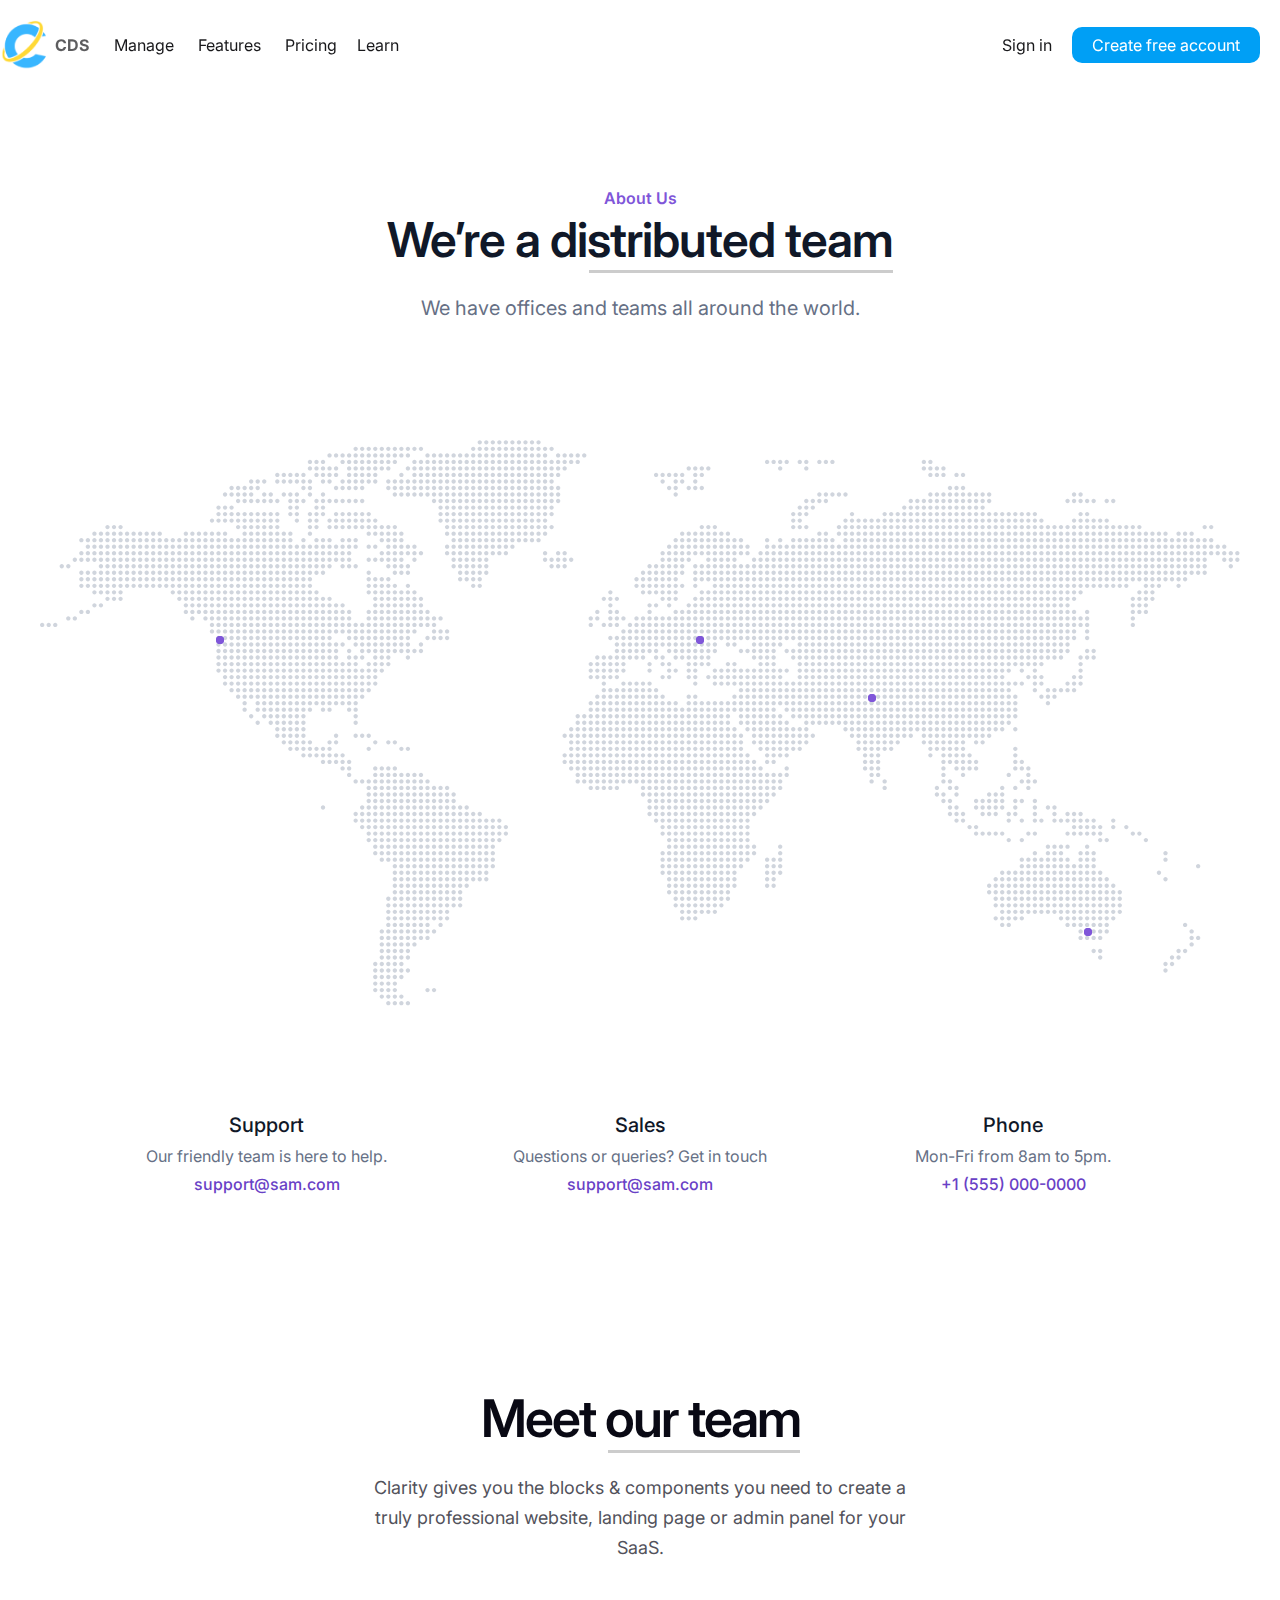
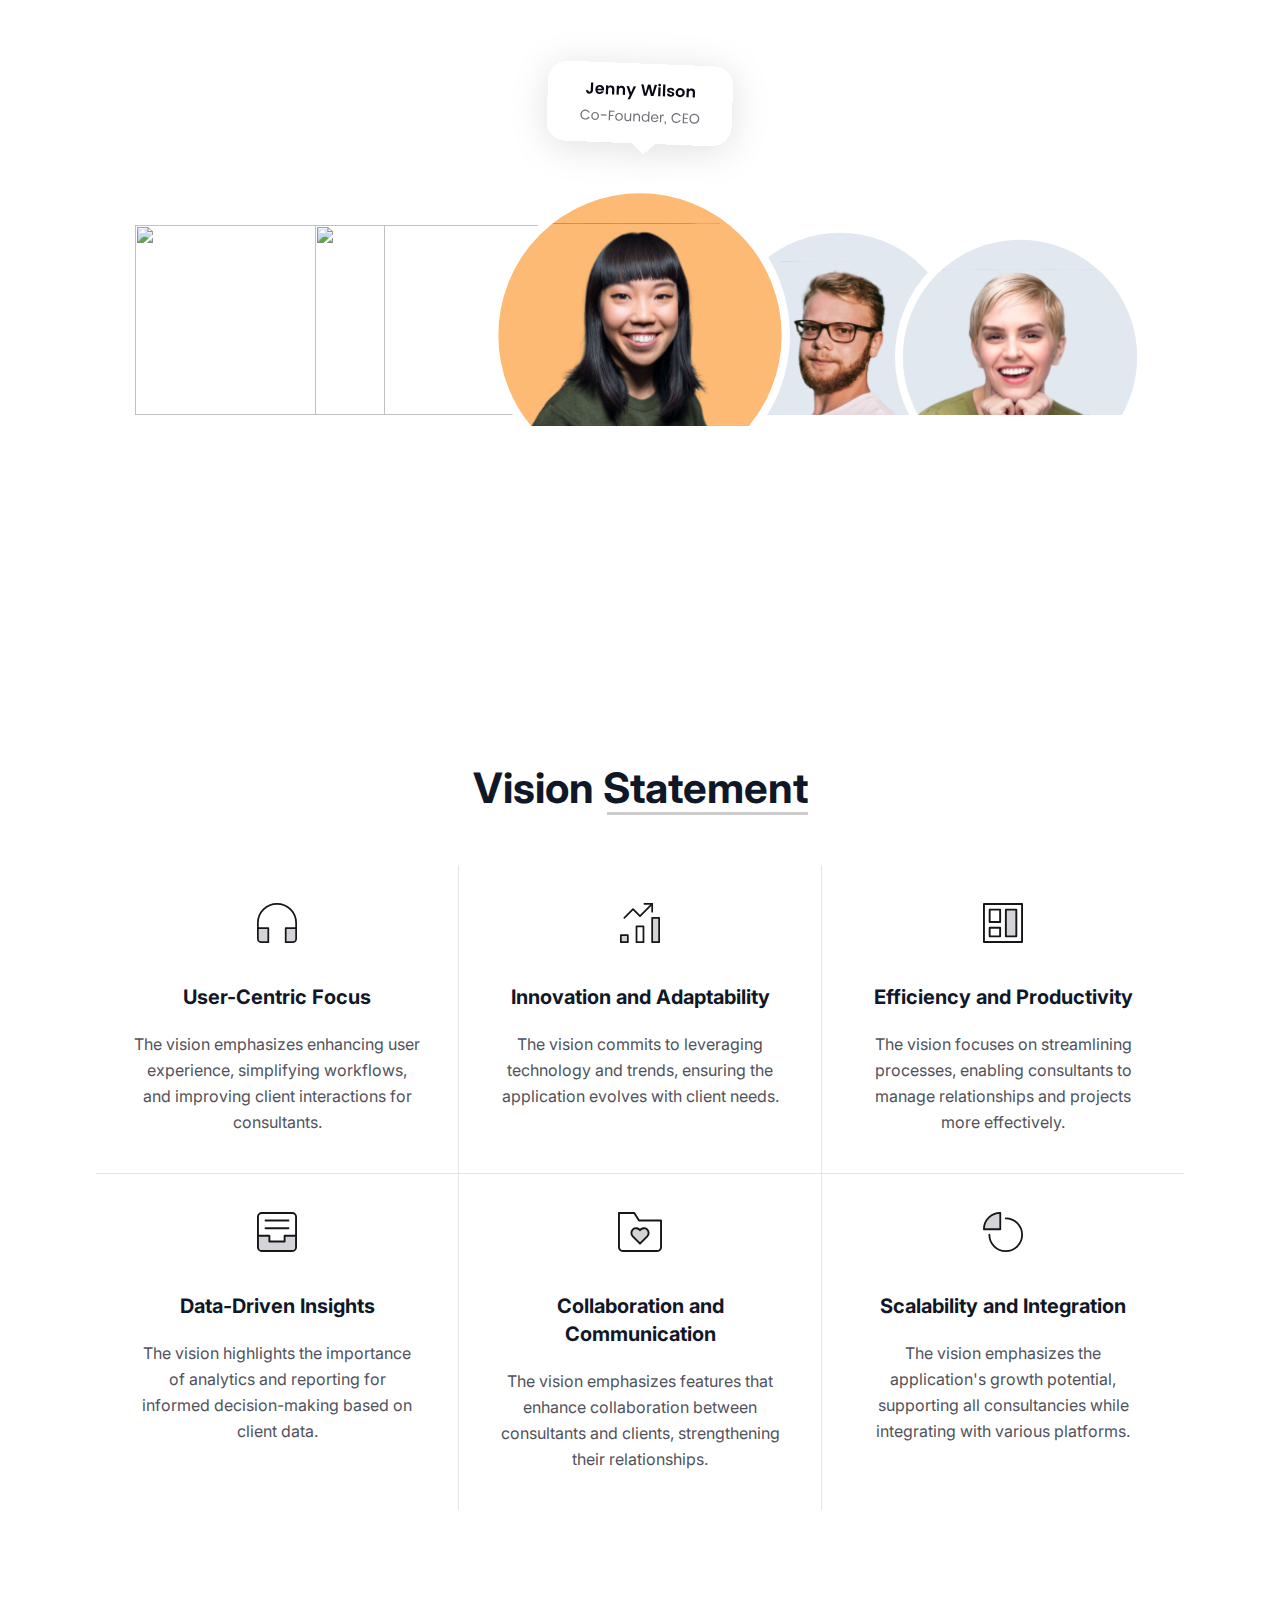
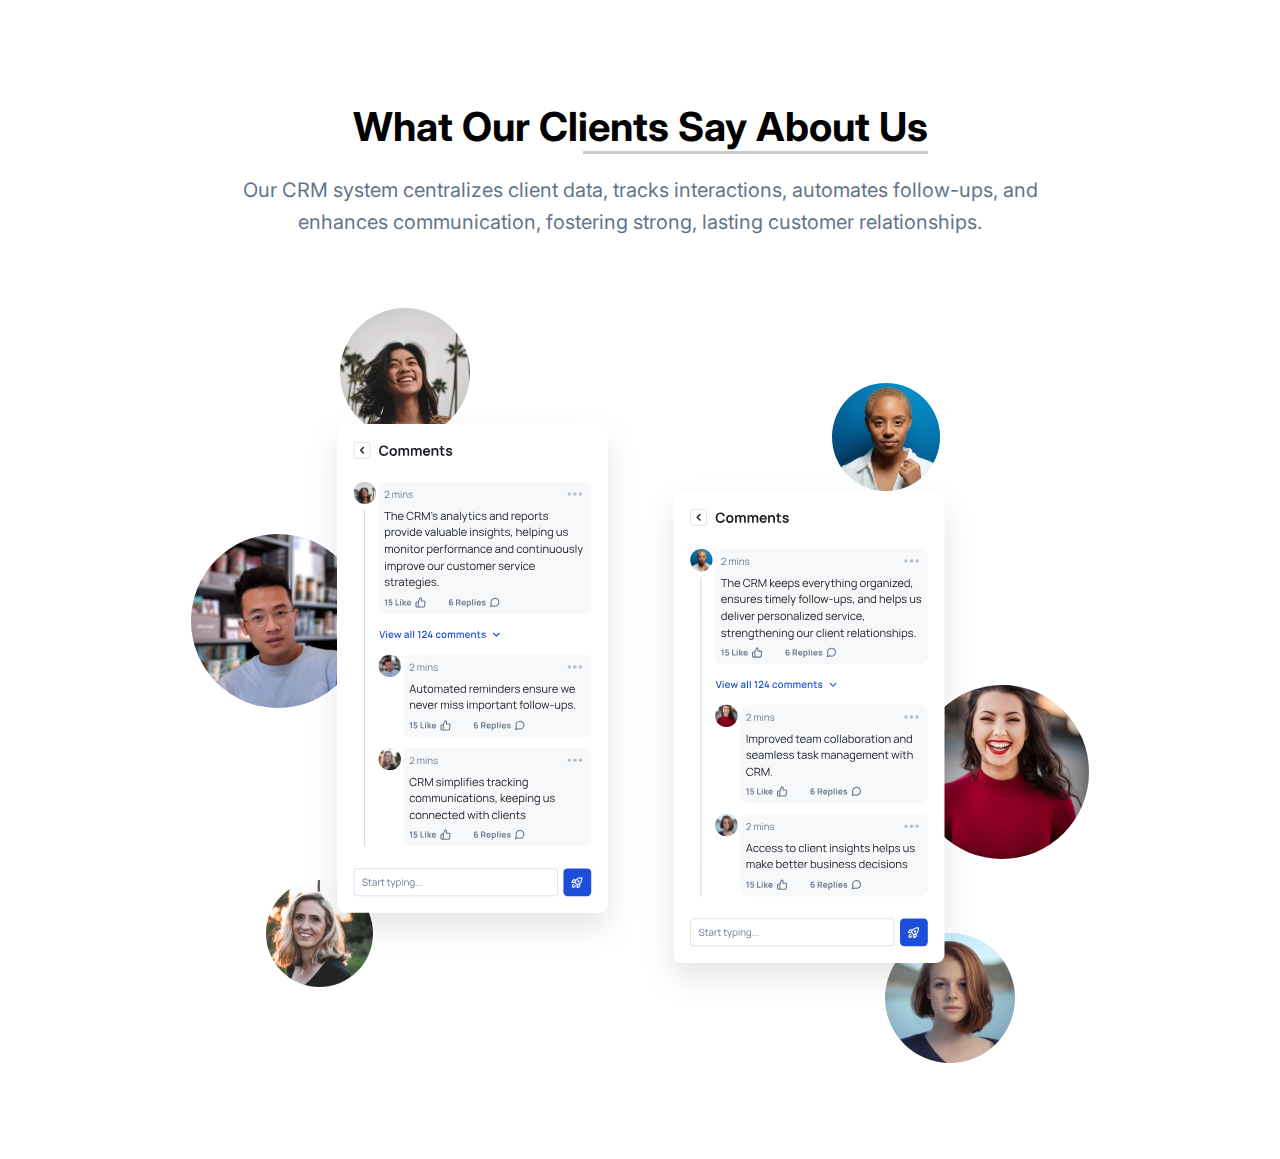
==== commit 0a2d5c04: "teams card responsive upto 768px added" ====
--- a/aboutus.html
+++ b/aboutus.html
@@ -1177,11 +1177,166 @@
             <div class="about-us-team-content-bottom">
                 <img class="comment-box" src="./assets/comment-box.svg" alt="">
                 <div class="about-us-team">
-                    <img src="./assets/a.svg" alt="">
-                    <img src="./assets/aa.svg" alt="">
+
+
+
+
+
+
+                    <div class="about-us-team-member about-us-team-member-1" 
+                    style="position: relative; transform: translateX(120px);">
+                        <img src="./assets/a.svg" alt="">
+                        <div class="about-us-team-member-info">
+                            <svg xmlns="http://www.w3.org/2000/svg" width="260" height="166" viewBox="0 0 260 166"
+                                fill="none">
+                                <g filter="url(#filter0_bd_586_6211)">
+                                    <path fill-rule="evenodd" clip-rule="evenodd"
+                                        d="M57.8612 31.3125C47.3754 30.9128 38.551 39.0893 38.1514 49.5751L36.5518 91.5446C36.1521 102.03 44.3286 110.855 54.8144 111.254L121.316 113.789C121.377 113.87 121.445 113.948 121.521 114.023L131.587 123.954C132.323 124.681 133.493 124.726 134.283 124.057L145.076 114.921C145.157 114.852 145.231 114.779 145.298 114.703L201.808 116.857C212.293 117.256 221.118 109.08 221.517 98.5942L223.117 56.6247C223.517 46.1389 215.34 37.3145 204.854 36.9149L57.8612 31.3125Z"
+                                        fill="white" fill-opacity="0.85" shape-rendering="crispEdges" />
+                                </g>
+                                <defs>
+                                    <filter id="filter0_bd_586_6211" x="0.539062" y="0.298828" width="258.594"
+                                        height="165.231" filterUnits="userSpaceOnUse"
+                                        color-interpolation-filters="sRGB">
+                                        <feFlood flood-opacity="0" result="BackgroundImageFix" />
+                                        <feGaussianBlur in="BackgroundImageFix" stdDeviation="9.5" />
+                                        <feComposite in2="SourceAlpha" operator="in"
+                                            result="effect1_backgroundBlur_586_6211" />
+                                        <feColorMatrix in="SourceAlpha" type="matrix"
+                                            values="0 0 0 0 0 0 0 0 0 0 0 0 0 0 0 0 0 0 127 0" result="hardAlpha" />
+                                        <feOffset dy="5" />
+                                        <feGaussianBlur stdDeviation="18" />
+                                        <feComposite in2="hardAlpha" operator="out" />
+                                        <feColorMatrix type="matrix"
+                                            values="0 0 0 0 0 0 0 0 0 0 0 0 0 0 0 0 0 0 0.12 0" />
+                                        <feBlend mode="normal" in2="effect1_backgroundBlur_586_6211"
+                                            result="effect2_dropShadow_586_6211" />
+                                        <feBlend mode="normal" in="SourceGraphic" in2="effect2_dropShadow_586_6211"
+                                            result="shape" />
+                                    </filter>
+                                </defs>
+                            </svg>
+                            <h3>John Doe</h3>
+                            <p>UI/UX Designer</p>
+                        </div>
+                    </div>
+                    <div class="about-us-team-member about-us-team-member-2" 
+                    style="position: relative; transform: translateX(50px);">
+                        <img src="./assets/aa.svg" alt="">
+                        <div class="about-us-team-member-info">
+                            <svg xmlns="http://www.w3.org/2000/svg" width="260" height="166" viewBox="0 0 260 166"
+                                fill="none">
+                                <g filter="url(#filter0_bd_586_6211)">
+                                    <path fill-rule="evenodd" clip-rule="evenodd"
+                                        d="M57.8612 31.3125C47.3754 30.9128 38.551 39.0893 38.1514 49.5751L36.5518 91.5446C36.1521 102.03 44.3286 110.855 54.8144 111.254L121.316 113.789C121.377 113.87 121.445 113.948 121.521 114.023L131.587 123.954C132.323 124.681 133.493 124.726 134.283 124.057L145.076 114.921C145.157 114.852 145.231 114.779 145.298 114.703L201.808 116.857C212.293 117.256 221.118 109.08 221.517 98.5942L223.117 56.6247C223.517 46.1389 215.34 37.3145 204.854 36.9149L57.8612 31.3125Z"
+                                        fill="white" fill-opacity="0.85" shape-rendering="crispEdges" />
+                                </g>
+                                <defs>
+                                    <filter id="filter0_bd_586_6211" x="0.539062" y="0.298828" width="258.594"
+                                        height="165.231" filterUnits="userSpaceOnUse"
+                                        color-interpolation-filters="sRGB">
+                                        <feFlood flood-opacity="0" result="BackgroundImageFix" />
+                                        <feGaussianBlur in="BackgroundImageFix" stdDeviation="9.5" />
+                                        <feComposite in2="SourceAlpha" operator="in"
+                                            result="effect1_backgroundBlur_586_6211" />
+                                        <feColorMatrix in="SourceAlpha" type="matrix"
+                                            values="0 0 0 0 0 0 0 0 0 0 0 0 0 0 0 0 0 0 127 0" result="hardAlpha" />
+                                        <feOffset dy="5" />
+                                        <feGaussianBlur stdDeviation="18" />
+                                        <feComposite in2="hardAlpha" operator="out" />
+                                        <feColorMatrix type="matrix"
+                                            values="0 0 0 0 0 0 0 0 0 0 0 0 0 0 0 0 0 0 0.12 0" />
+                                        <feBlend mode="normal" in2="effect1_backgroundBlur_586_6211"
+                                            result="effect2_dropShadow_586_6211" />
+                                        <feBlend mode="normal" in="SourceGraphic" in2="effect2_dropShadow_586_6211"
+                                            result="shape" />
+                                    </filter>
+                                </defs>
+                            </svg>
+                            <h3>John Doe</h3>
+                            <p>UI/UX Designer</p>
+                        </div>
+                    </div>
+
+
+                    <!-- <img src="./assets/aa.svg" alt=""> -->
                     <img class="large" src="./assets/aaa.svg" alt="">
-                    <img src="./assets/aaaa.svg" alt="">
-                    <img src="./assets/aaaaa.svg" alt="">
+                    <!-- <img src="./assets/aaaa.svg" alt="">
+                    <img src="./assets/aaaaa.svg" alt=""> -->
+                    <div class="about-us-team-member about-us-team-member-4" 
+                    style="position: relative; transform: translateX(-50px);">
+                        <img src="./assets/aaaa.svg" alt="">
+                        <div class="about-us-team-member-info">
+                            <svg xmlns="http://www.w3.org/2000/svg" width="260" height="166" viewBox="0 0 260 166"
+                                fill="none">
+                                <g filter="url(#filter0_bd_586_6211)">
+                                    <path fill-rule="evenodd" clip-rule="evenodd"
+                                        d="M57.8612 31.3125C47.3754 30.9128 38.551 39.0893 38.1514 49.5751L36.5518 91.5446C36.1521 102.03 44.3286 110.855 54.8144 111.254L121.316 113.789C121.377 113.87 121.445 113.948 121.521 114.023L131.587 123.954C132.323 124.681 133.493 124.726 134.283 124.057L145.076 114.921C145.157 114.852 145.231 114.779 145.298 114.703L201.808 116.857C212.293 117.256 221.118 109.08 221.517 98.5942L223.117 56.6247C223.517 46.1389 215.34 37.3145 204.854 36.9149L57.8612 31.3125Z"
+                                        fill="white" fill-opacity="0.85" shape-rendering="crispEdges" />
+                                </g>
+                                <defs>
+                                    <filter id="filter0_bd_586_6211" x="0.539062" y="0.298828" width="258.594"
+                                        height="165.231" filterUnits="userSpaceOnUse"
+                                        color-interpolation-filters="sRGB">
+                                        <feFlood flood-opacity="0" result="BackgroundImageFix" />
+                                        <feGaussianBlur in="BackgroundImageFix" stdDeviation="9.5" />
+                                        <feComposite in2="SourceAlpha" operator="in"
+                                            result="effect1_backgroundBlur_586_6211" />
+                                        <feColorMatrix in="SourceAlpha" type="matrix"
+                                            values="0 0 0 0 0 0 0 0 0 0 0 0 0 0 0 0 0 0 127 0" result="hardAlpha" />
+                                        <feOffset dy="5" />
+                                        <feGaussianBlur stdDeviation="18" />
+                                        <feComposite in2="hardAlpha" operator="out" />
+                                        <feColorMatrix type="matrix"
+                                            values="0 0 0 0 0 0 0 0 0 0 0 0 0 0 0 0 0 0 0.12 0" />
+                                        <feBlend mode="normal" in2="effect1_backgroundBlur_586_6211"
+                                            result="effect2_dropShadow_586_6211" />
+                                        <feBlend mode="normal" in="SourceGraphic" in2="effect2_dropShadow_586_6211"
+                                            result="shape" />
+                                    </filter>
+                                </defs>
+                            </svg>
+                            <h3>John Doe</h3>
+                            <p>UI/UX Designer</p>
+                        </div>
+                    </div>
+                    <div class="about-us-team-member about-us-team-member-5" 
+                    style="position: relative; transform: translateX(-120px);">
+                        <img src="./assets/aaaaa.svg" alt="">
+                        <div class="about-us-team-member-info">
+                            <svg xmlns="http://www.w3.org/2000/svg" width="260" height="166" viewBox="0 0 260 166"
+                                fill="none">
+                                <g filter="url(#filter0_bd_586_6211)">
+                                    <path fill-rule="evenodd" clip-rule="evenodd"
+                                        d="M57.8612 31.3125C47.3754 30.9128 38.551 39.0893 38.1514 49.5751L36.5518 91.5446C36.1521 102.03 44.3286 110.855 54.8144 111.254L121.316 113.789C121.377 113.87 121.445 113.948 121.521 114.023L131.587 123.954C132.323 124.681 133.493 124.726 134.283 124.057L145.076 114.921C145.157 114.852 145.231 114.779 145.298 114.703L201.808 116.857C212.293 117.256 221.118 109.08 221.517 98.5942L223.117 56.6247C223.517 46.1389 215.34 37.3145 204.854 36.9149L57.8612 31.3125Z"
+                                        fill="white" fill-opacity="0.85" shape-rendering="crispEdges" />
+                                </g>
+                                <defs>
+                                    <filter id="filter0_bd_586_6211" x="0.539062" y="0.298828" width="258.594"
+                                        height="165.231" filterUnits="userSpaceOnUse"
+                                        color-interpolation-filters="sRGB">
+                                        <feFlood flood-opacity="0" result="BackgroundImageFix" />
+                                        <feGaussianBlur in="BackgroundImageFix" stdDeviation="9.5" />
+                                        <feComposite in2="SourceAlpha" operator="in"
+                                            result="effect1_backgroundBlur_586_6211" />
+                                        <feColorMatrix in="SourceAlpha" type="matrix"
+                                            values="0 0 0 0 0 0 0 0 0 0 0 0 0 0 0 0 0 0 127 0" result="hardAlpha" />
+                                        <feOffset dy="5" />
+                                        <feGaussianBlur stdDeviation="18" />
+                                        <feComposite in2="hardAlpha" operator="out" />
+                                        <feColorMatrix type="matrix"
+                                            values="0 0 0 0 0 0 0 0 0 0 0 0 0 0 0 0 0 0 0.12 0" />
+                                        <feBlend mode="normal" in2="effect1_backgroundBlur_586_6211"
+                                            result="effect2_dropShadow_586_6211" />
+                                        <feBlend mode="normal" in="SourceGraphic" in2="effect2_dropShadow_586_6211"
+                                            result="shape" />
+                                    </filter>
+                                </defs>
+                            </svg>
+                            <h3>John Doe</h3>
+                            <p>UI/UX Designer</p>
+                        </div>
+                    </div>
                 </div>
             </div>
         </div>
--- a/css/aboutus.css
+++ b/css/aboutus.css
@@ -214,14 +214,14 @@
 .about-us-team .about-us-team-content-bottom .about-us-team img {
   width: 250px;
   margin-top: auto;
-  position: relative;
+  /* position: relative; */
 }
 .about-us-team .about-us-team-content-bottom .about-us-team img:nth-child(1) {
-  transform: translateX(40%);
+  /* transform: translateX(40%); */
   height: 190px;
 }
 .about-us-team .about-us-team-content-bottom .about-us-team img:nth-child(2) {
-  transform: translateX(20%);
+  /* transform: translateX(20%); */
   height: 190px;
 }
 .about-us-team .about-us-team-content-bottom .about-us-team img:nth-child(3) {
@@ -232,11 +232,11 @@
   z-index: 99;
 }
 .about-us-team .about-us-team-content-bottom .about-us-team img:nth-child(4) {
-  transform: translateX(-20%);
+  /* transform: translateX(-20%); */
   height: 190px;
 }
 .about-us-team .about-us-team-content-bottom .about-us-team img:nth-child(5) {
-  transform: translateX(-40%);
+  /* transform: translateX(-40%); */
   height: 190px;
 }
 
@@ -439,6 +439,50 @@
   object-fit: cover;
 }
 
+
+.about-us-team-member {
+}
+.about-us-team-member-info {
+  display: none;
+}
+.about-us-team-member-info svg {
+  position: absolute;
+  bottom: 100%;
+  left: 0;
+}
+.about-us-team-member-info h3 {
+  position: absolute;
+  bottom: 145%;
+  left: 50%;
+  transform: translateX(-50%);
+  text-wrap: nowrap;
+  color: var(--Base-02, #090914);
+  text-align: center;
+  font-size: 16px;
+  font-style: normal;
+  font-weight: 600;
+  line-height: 32px; /* 200% */
+}
+.about-us-team-member-info p {
+  position: absolute;
+  bottom: 135%;
+  left: 50%;
+  transform: translateX(-50%);
+  text-wrap: nowrap;
+  color: var(--gray-500, #71717a);
+  text-align: center;
+  font-size: 14px;
+  font-style: normal;
+  font-weight: 400;
+  line-height: 26px; /* 185.714% */
+}
+
+.about-us-team-member:hover .about-us-team-member-info {
+  display: block;
+}
+
+
+
 @media screen and (max-width: 1200px) {
   .about-us-hero h1,
   .about-us-team .about-us-team-content-top h1,
@@ -451,32 +495,45 @@
   }
 }
 @media screen and (max-width: 1024px) {
-  .vision_statement, .client_say{
+  .about-us-team{
+    padding: 50px 0px;
+  }
+  .vision_statement,
+  .client_say {
     padding: 96px 0;
   }
-  .about-us-team .about-us-team-content-bottom .about-us-team img:nth-child(3) {
-    scale: 0.9;
-    bottom: -10px;
-  }
-  .about-us-team .about-us-team-content-bottom .about-us-team img:nth-child(2) {
-    transform: translateX(20%);
-    height: 130px;
-  }
-  .about-us-team .about-us-team-content-bottom .about-us-team img:nth-child(1) {
-    transform: translateX(40%);
-    height: 130px;
-  }
-  .about-us-team .about-us-team-content-bottom .about-us-team img:nth-child(4) {
-    transform: translateX(-20%);
-    height: 130px;
-  }
-  .about-us-team .about-us-team-content-bottom .about-us-team img:nth-child(5) {
-    transform: translateX(-40%);
-    height: 130px;
-  }
+  /* .about-us-team .about-us-team-content-bottom .about-us-team img{
+    scale: 0.7;
+  } */
+  .about-us-team .about-us-team-content-bottom .about-us-team .about-us-team-member:first-child{
+    width: 50%;
+    scale: 0.7;
+    transform: translateX(300px) !important;
+  }
+  .about-us-team .about-us-team-content-bottom .about-us-team .about-us-team-member:nth-child(2) {
+    /* border: 2px solid red; */
+    
+    transform: translateX(160px);
+    scale: 0.7;
+  }
+  .about-us-team .about-us-team-content-bottom .about-us-team img:nth-child(3){
+    scale: 0.8;
+  }
+  .about-us-team .about-us-team-content-bottom .about-us-team .about-us-team-member:nth-child(4) {
+    position: relative;
+    transform: translateX(-150px) !important;
+    scale: 0.7;
+  }
+  .about-us-team .about-us-team-content-bottom .about-us-team .about-us-team-member:nth-child(5) {
+    /* border: 2px solid red; */
+    position: relative;
+    transform: translateX(-350px) !important;
+    scale: 0.7;
+  }
+  
 }
 @media screen and (max-width: 768px) {
-  .about-us-team .about-us-team-content-bottom .about-us-team {
+  /* .about-us-team .about-us-team-content-bottom .about-us-team {
     display: grid;
   }
 
@@ -499,7 +556,7 @@
   .about-us-team .about-us-team-content-bottom .about-us-team img:nth-child(5) {
     position: inherit;
     transform: none;
-  }
+  } */
 
   .about-us-contact .about-us-contact-content {
     grid-template-columns: 1fr;
@@ -579,4 +636,4 @@
   .client_say p {
     font-size: 16px;
   }
-}
+}